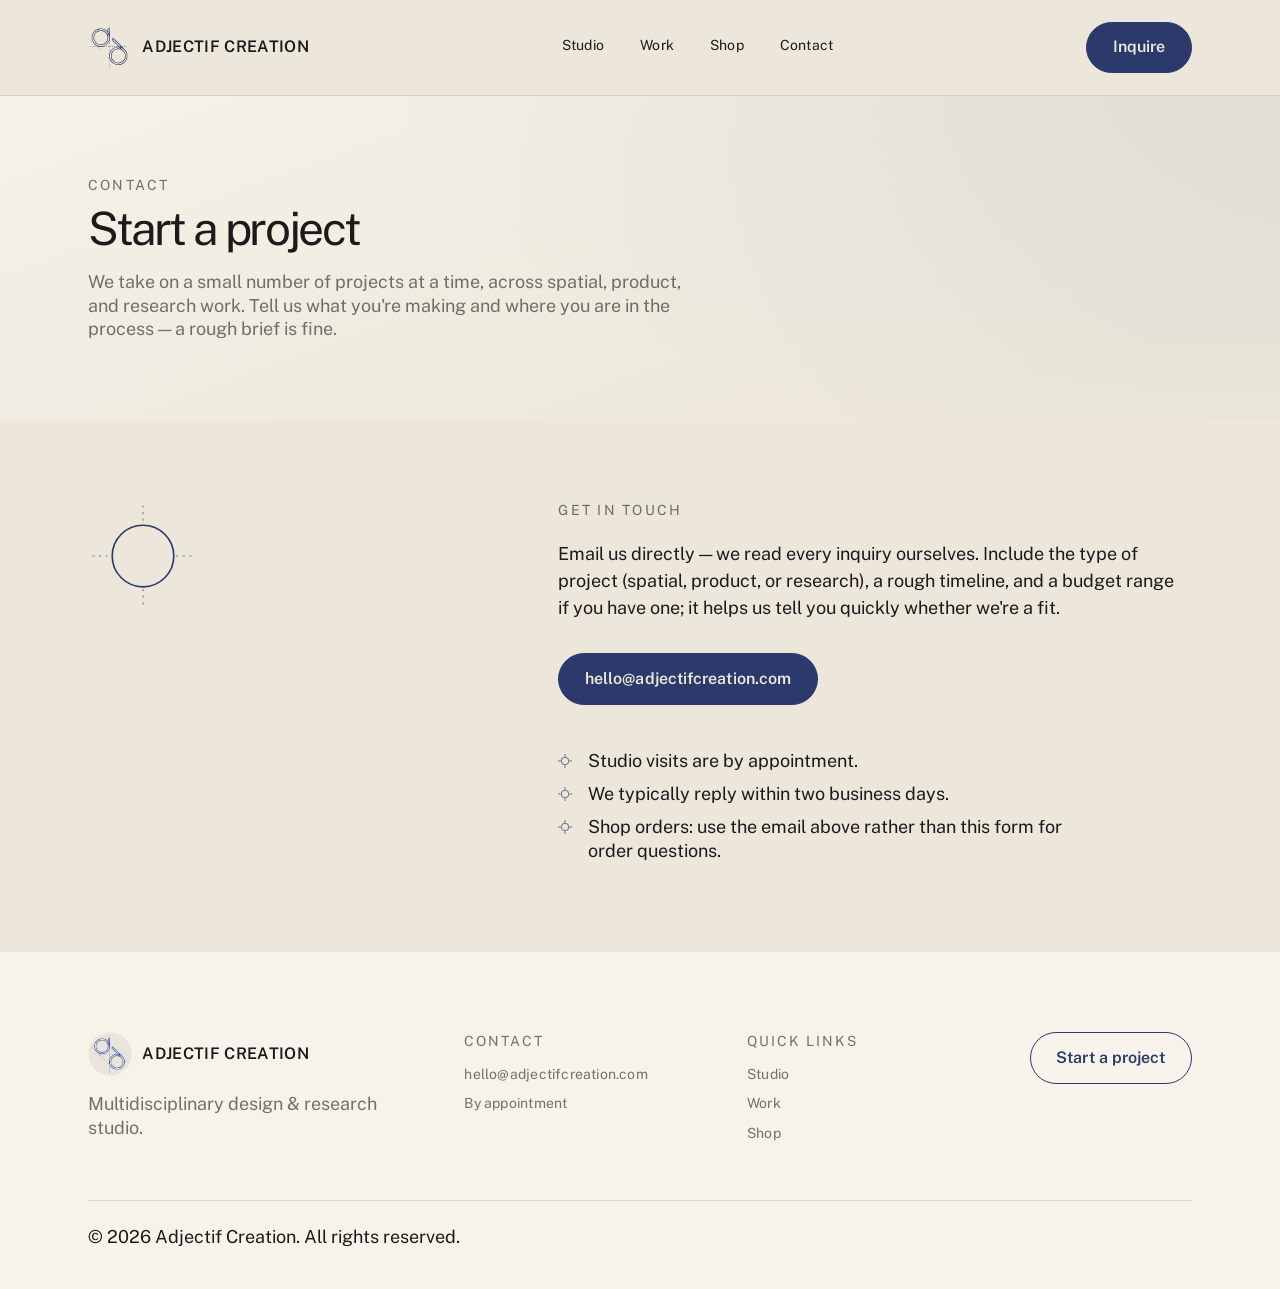
==== contact.html @ 65c9d564 "Match site typography/scale to the styles.refero.design reference system Reference used HelveticaNow" ====
<!doctype html>
<html lang="en">
<head>
<meta charset="UTF-8">
<meta name="viewport" content="width=device-width, initial-scale=1.0">
<title>Contact — Adjectif Creation</title>
<meta name="description" content="Get in touch with Adjectif Creation to start a spatial, product, or research project.">
<link rel="preconnect" href="https://fonts.googleapis.com">
<link rel="preconnect" href="https://fonts.gstatic.com" crossorigin>
<link href="https://fonts.googleapis.com/css2?family=Public+Sans:wght@400;600&display=swap" rel="stylesheet">
<link rel="stylesheet" href="css/style.css">
<link rel="stylesheet" href="css/editorial.css">
</head>
<body>

<header class="site-header">
  <div class="container nav-inner">
    <a href="home.html" class="logo">
      <svg class="logo__mark" xmlns="http://www.w3.org/2000/svg" viewBox="0 0 519 535" fill="none">
  <g transform="translate(-100.000000,614.807869) scale(0.100000,-0.100000)" fill="var(--navy, #2B3A6B)" stroke="none">
<path d="M3544 6137 c-3 -8 -4 -36 -2 -63 2 -36 7 -49 18 -49 20 0 22 116 3
122 -7 3 -16 -2 -19 -10z"/>
<path d="M3540 5853 c0 -66 13 -98 30 -73 5 8 10 41 10 73 0 50 -2 57 -20 57
-18 0 -20 -7 -20 -57z"/>
<path d="M2370 5720 c-253 -23 -488 -136 -676 -324 -156 -157 -249 -330 -305
-566 -20 -81 -17 -366 4 -455 30 -131 89 -274 149 -362 15 -23 28 -49 28 -58
0 -18 43 -65 59 -65 6 0 23 -18 38 -41 15 -22 46 -54 70 -70 24 -17 43 -36 43
-43 0 -20 48 -56 74 -56 14 0 27 -4 30 -9 9 -14 206 -107 258 -122 44 -12 46
-15 41 -41 l-5 -28 69 0 c38 0 74 5 80 11 7 7 28 7 72 -2 40 -7 90 -9 139 -5
42 4 84 7 92 6 8 0 48 -3 89 -6 l74 -6 -6 29 c-5 28 -4 30 52 46 73 22 218 96
299 154 158 112 286 274 378 478 l18 40 6 -47 c7 -53 17 -69 30 -48 16 25 12
102 -6 121 -15 16 -15 23 0 71 8 29 20 93 26 141 13 104 14 1247 2 1259 -5 5
-69 7 -143 6 l-134 -3 -5 -178 -5 -178 -35 36 c-40 42 -159 133 -213 164 -20
12 -52 29 -70 39 -52 30 -198 79 -283 95 -103 20 -229 26 -334 17z m285 -85
c44 -8 98 -19 120 -25 150 -42 351 -164 455 -276 81 -86 80 -84 80 -223 l0
-125 -50 81 c-125 203 -319 350 -548 415 -115 33 -343 32 -462 -2 -241 -67
-452 -236 -558 -445 -78 -154 -102 -256 -102 -428 0 -156 19 -241 84 -387 47
-105 174 -257 281 -336 180 -131 408 -191 631 -165 55 6 115 17 134 22 61 19
184 72 212 91 14 10 29 18 33 18 26 0 179 142 243 226 39 52 122 209 122 232
0 10 4 22 8 28 12 13 31 96 42 184 5 41 10 189 10 328 0 138 3 252 8 252 18 0
84 -183 107 -295 21 -103 21 -286 0 -386 -18 -88 -52 -199 -66 -213 -5 -6 -9
-16 -9 -23 0 -24 -98 -178 -159 -250 -55 -65 -185 -174 -251 -212 -105 -60
-219 -104 -340 -132 -71 -17 -308 -17 -385 0 -203 43 -383 135 -528 270 -47
44 -148 171 -176 221 -105 191 -143 327 -143 525 -1 187 29 313 112 477 56
112 92 161 190 259 77 78 212 179 239 179 6 0 11 3 11 8 0 7 11 13 100 50 46
19 191 58 245 65 73 10 237 6 310 -8z m866 3 c2 -7 2 -143 -1 -303 l-5 -290
-32 65 c-18 36 -46 85 -63 110 l-30 45 0 193 0 192 64 0 c43 0 65 -4 67 -12z
m-936 -209 c191 -26 353 -108 486 -246 118 -122 183 -241 220 -403 18 -79 16
-292 -3 -360 -32 -112 -73 -200 -133 -285 -64 -90 -226 -235 -263 -235 -6 0
-12 -3 -14 -7 -4 -11 -84 -49 -128 -62 -19 -6 -51 -15 -70 -22 -54 -17 -257
-23 -334 -10 -167 29 -315 107 -444 233 -242 236 -310 615 -165 926 30 66 109
175 169 236 125 125 275 201 452 231 99 17 134 17 227 4z"/>
<path d="M3890 4629 c0 -15 30 -38 49 -39 10 0 7 8 -9 25 -25 27 -40 32 -40
14z"/>
<path d="M3902 4467 c-50 -51 -92 -99 -92 -107 0 -9 184 -199 408 -423 225
-224 406 -409 404 -412 -3 -3 -29 -5 -59 -5 -29 0 -53 -4 -53 -10 0 -5 -9 -10
-20 -10 -11 0 -20 5 -20 10 0 6 -30 10 -69 10 -64 0 -70 -2 -73 -22 -2 -17
-19 -27 -78 -48 -101 -35 -202 -84 -275 -133 -139 -95 -307 -289 -379 -439
-14 -31 -33 -58 -40 -61 -8 -3 -16 -26 -19 -54 -2 -26 -14 -93 -26 -148 -20
-87 -22 -120 -18 -255 4 -110 11 -179 26 -238 12 -46 21 -97 21 -113 0 -17 8
-36 20 -46 11 -10 20 -24 20 -31 0 -7 14 -33 30 -57 17 -24 30 -47 30 -51 0
-18 103 -148 175 -220 146 -147 337 -252 555 -306 75 -18 386 -18 460 1 109
27 207 63 303 113 291 153 509 454 568 788 18 103 16 295 -5 405 -18 92 -81
277 -97 283 -5 2 -7 8 -4 13 3 5 14 3 25 -3 11 -7 22 -9 26 -5 11 10 -47 67
-68 67 -10 0 -26 15 -37 38 -34 64 -90 125 -329 356 -61 59 -109 112 -106 117
3 5 19 9 36 9 23 0 29 4 24 16 -3 9 -6 18 -6 20 0 2 -24 4 -53 4 l-53 0 -520
520 c-287 286 -525 520 -530 520 -5 0 -51 -42 -102 -93z m570 -474 c252 -252
458 -461 458 -465 0 -5 -27 -8 -59 -8 -43 0 -60 -4 -65 -15 -3 -8 -11 -15 -18
-15 -13 0 -852 832 -868 861 -7 12 1 26 32 57 23 23 46 42 52 42 6 0 217 -206
468 -457z m526 -548 c-3 -4 -24 -1 -46 6 l-41 12 22 18 c21 17 23 17 46 -6 14
-14 22 -27 19 -30z m-285 -24 c20 -8 179 -163 173 -169 -2 -2 -35 5 -73 14
-95 25 -331 26 -425 1 -197 -52 -363 -157 -484 -309 -69 -85 -103 -144 -141
-243 -44 -113 -58 -192 -57 -330 1 -197 44 -337 156 -502 127 -189 314 -314
558 -374 71 -17 303 -17 361 0 24 7 62 18 84 23 61 17 183 76 250 121 161 110
312 321 354 497 34 143 41 286 21 392 -39 202 -132 372 -281 514 -285 271
-344 334 -314 334 16 0 185 -74 217 -95 21 -14 40 -25 44 -25 11 0 155 -122
212 -180 139 -142 247 -382 268 -597 9 -97 9 -99 0 -202 -7 -75 -41 -219 -65
-276 -114 -267 -326 -484 -571 -582 -64 -26 -77 -31 -110 -41 -99 -29 -155
-36 -290 -36 -117 1 -162 5 -233 23 -309 80 -541 260 -687 536 -97 183 -126
359 -102 625 9 95 54 259 82 295 4 6 22 37 39 70 126 234 389 433 656 497 96
23 318 35 358 19z m67 -225 c153 -38 239 -83 367 -196 84 -73 154 -165 200
-260 117 -240 95 -572 -51 -790 -127 -191 -304 -312 -539 -368 -122 -30 -356
-5 -477 51 -131 61 -265 168 -345 277 -199 271 -210 643 -26 925 118 182 290
304 506 360 67 17 295 18 365 1z"/>
<path d="M1000 4517 c0 -18 45 -60 59 -56 14 5 -13 45 -40 59 -14 8 -19 7 -19
-3z"/>
<path d="M1110 4403 c0 -10 52 -63 62 -63 16 0 8 27 -15 48 -23 21 -47 29 -47
15z"/>
<path d="M1230 4287 c0 -18 45 -60 59 -56 14 5 -13 45 -40 59 -14 8 -19 7 -19
-3z"/>
<path d="M1340 4172 c0 -12 44 -52 58 -52 18 0 14 14 -11 38 -24 22 -47 29
-47 14z"/>
<path d="M3540 3953 c0 -32 4 -64 9 -72 17 -27 31 1 31 65 0 57 -2 64 -20 64
-18 0 -20 -7 -20 -57z"/>
<path d="M3547 3774 c-11 -11 -8 -107 3 -124 17 -26 31 8 28 69 -3 50 -15 71
-31 55z"/>
<path d="M3547 3534 c-12 -12 -8 -132 4 -140 19 -12 29 19 27 80 -3 55 -14 77
-31 60z"/>
<path d="M1230 3500 c0 -18 6 -20 71 -20 62 0 70 2 67 18 -3 14 -16 18 -71 20
-62 3 -67 1 -67 -18z"/>
<path d="M1480 3500 c0 -18 7 -20 65 -20 58 0 65 2 65 20 0 18 -7 20 -65 20
-58 0 -65 -2 -65 -20z"/>
<path d="M1710 3500 c0 -18 7 -20 65 -20 58 0 65 2 65 20 0 18 -7 20 -65 20
-58 0 -65 -2 -65 -20z"/>
<path d="M1956 3504 c-9 -24 -9 -24 27 -24 21 0 41 -8 52 -20 22 -24 47 -27
38 -4 -3 9 0 20 7 24 7 4 10 15 7 24 -9 23 -122 23 -131 0z"/>
<path d="M2906 3504 c-3 -9 -6 -18 -6 -20 0 -2 32 -4 70 -4 63 0 70 2 70 20 0
18 -7 20 -64 20 -49 0 -65 -4 -70 -16z"/>
<path d="M3133 3500 c-2 -18 4 -20 69 -20 60 0 69 2 64 16 -3 9 -6 18 -6 20 0
2 -28 4 -63 4 -56 0 -63 -2 -64 -20z"/>
<path d="M3380 3500 c0 -18 7 -20 65 -20 58 0 65 2 65 20 0 18 -7 20 -65 20
-58 0 -65 -2 -65 -20z"/>
<path d="M3610 3500 c0 -18 7 -20 65 -20 58 0 65 2 65 20 0 18 -7 20 -65 20
-58 0 -65 -2 -65 -20z"/>
<path d="M3856 3504 c-3 -9 -6 -18 -6 -20 0 -2 31 -4 69 -4 64 0 70 2 68 20
-1 18 -8 20 -63 20 -47 0 -63 -4 -68 -16z"/>
<path d="M4080 3500 c0 -18 7 -20 71 -20 61 0 70 2 65 16 -3 9 -6 18 -6 20 0
2 -29 4 -65 4 -58 0 -65 -2 -65 -20z"/>
<path d="M5280 3500 c0 -18 7 -20 65 -20 58 0 65 2 65 20 0 18 -7 20 -65 20
-58 0 -65 -2 -65 -20z"/>
<path d="M5510 3500 c0 -18 7 -20 65 -20 58 0 65 2 65 20 0 18 -7 20 -65 20
-58 0 -65 -2 -65 -20z"/>
<path d="M2120 3387 c0 -16 41 -57 58 -57 18 0 14 14 -10 37 -34 30 -48 36
-48 20z"/>
<path d="M3545 3277 c-11 -43 -1 -112 15 -112 11 0 16 13 18 44 4 51 -4 91
-18 91 -5 0 -12 -10 -15 -23z"/>
<path d="M2230 3273 c0 -10 52 -63 62 -63 16 0 8 27 -15 48 -23 21 -47 29 -47
15z"/>
<path d="M2350 3157 c0 -18 45 -60 59 -56 14 5 -13 45 -40 59 -14 8 -19 7 -19
-3z"/>
<path d="M3540 2993 c0 -66 13 -98 30 -73 5 8 10 41 10 73 0 50 -2 57 -20 57
-18 0 -20 -7 -20 -57z"/>
<path d="M5920 2597 c0 -9 5 -17 10 -17 6 0 10 -7 10 -15 0 -8 7 -15 15 -15
22 0 18 13 -10 40 -21 19 -25 21 -25 7z"/>
<path d="M3041 2463 c7 -12 15 -20 18 -17 3 2 -3 12 -13 22 -17 16 -18 16 -5
-5z"/>
<path d="M3130 2377 c0 -18 46 -60 60 -55 8 2 2 16 -15 36 -28 34 -45 41 -45
19z"/>
<path d="M6150 2376 c0 -11 30 -39 36 -34 2 3 -5 13 -16 23 -11 10 -20 15 -20
11z"/>
<path d="M3240 2262 c0 -12 44 -52 58 -52 18 0 14 14 -11 38 -24 22 -47 29
-47 14z"/>
<path d="M3356 2148 c12 -22 47 -58 56 -58 16 0 8 27 -15 48 -25 24 -53 30
-41 10z"/>
<path d="M3472 2034 c2 -9 14 -24 28 -33 l25 -16 -23 33 c-26 35 -35 40 -30
16z"/>
<path d="M3544 1857 c-3 -8 -4 -36 -2 -63 2 -36 7 -49 18 -49 20 0 22 116 3
122 -7 3 -16 -2 -19 -10z"/>
<path d="M3544 1617 c-3 -8 -4 -39 -2 -68 2 -40 7 -54 18 -54 20 0 22 126 3
132 -7 3 -15 -2 -19 -10z"/>
<path d="M3546 1384 c-9 -23 -7 -97 3 -113 16 -25 31 -1 31 49 0 51 -7 80 -20
80 -4 0 -11 -7 -14 -16z"/>
<path d="M3540 1093 c0 -32 5 -65 10 -73 17 -25 30 7 30 73 0 50 -2 57 -20 57
-18 0 -20 -7 -20 -57z"/>
<path d="M3544 906 c-3 -7 -4 -35 -2 -62 2 -36 7 -49 18 -49 17 0 26 61 16
102 -7 25 -24 31 -32 9z"/>
</g>
</svg>
      <span class="logo__word">ADJECTIF CREATION</span>
    </a>

    <nav class="nav-links" id="nav-links">
      <a href="studio.html">Studio</a>
      <a href="work.html">Work</a>
      <a href="shop.html">Shop</a>
      <a href="contact.html">Contact</a>
    </nav>

    <div class="nav-actions">
      <a href="contact.html" class="btn btn--primary">Inquire</a>
      <button class="nav-toggle" id="nav-toggle" aria-label="Toggle menu" aria-expanded="false" aria-controls="nav-links">
        <span></span><span></span><span></span>
      </button>
    </div>
  </div>
</header>

<main>

  <div class="container page-header">
    <span class="eyebrow">Contact</span>
    <h1>Start a project</h1>
    <p>We take on a small number of projects at a time, across spatial, product, and research work. Tell us what you're making and where you are in the process — a rough brief is fine.</p>
  </div>

  <section class="section bg-cream">
    <div class="container statement">
      <div class="statement__mark">
        <svg viewBox="0 0 100 100" fill="none">
          <circle cx="50" cy="50" r="28" stroke="#2B3A6B" stroke-width="1.5"/>
          <g stroke="#2B3A6B" stroke-width="1" stroke-dasharray="2 4" opacity="0.6">
            <line x1="50" y1="4" x2="50" y2="20"/>
            <line x1="50" y1="80" x2="50" y2="96"/>
            <line x1="4" y1="50" x2="20" y2="50"/>
            <line x1="80" y1="50" x2="96" y2="50"/>
          </g>
        </svg>
      </div>
      <div class="statement__text">
        <span class="eyebrow">Get in touch</span>
        <p style="margin-bottom: 2rem;">Email us directly — we read every inquiry ourselves. Include the type of project (spatial, product, or research), a rough timeline, and a budget range if you have one; it helps us tell you quickly whether we're a fit.</p>
        <a href="mailto:hello@adjectifcreation.com" class="btn btn--primary">hello@adjectifcreation.com</a>

        <ul class="list-marks" style="max-width: 46ch; margin-top: 2.75rem;">
          <li>Studio visits are by appointment.</li>
          <li>We typically reply within two business days.</li>
          <li>Shop orders: use the email above rather than this form for order questions.</li>
        </ul>
      </div>
    </div>
  </section>

</main>

<footer class="site-footer bg-paper">
  <div class="container">
    <div class="footer-inner">
      <div class="footer-brand">
        <a href="home.html" class="logo">
          <img src="assets/logo.png" alt="" class="logo__mark">
          <span class="logo__word">ADJECTIF CREATION</span>
        </a>
        <p class="footer-tagline">Multidisciplinary design &amp; research studio.</p>
      </div>

      <div class="footer-col">
        <span class="small-caps">Contact</span>
        <a href="mailto:hello@adjectifcreation.com">hello@adjectifcreation.com</a>
        <p>By appointment</p>
      </div>

      <div class="footer-col">
        <span class="small-caps">Quick Links</span>
        <a href="studio.html">Studio</a>
        <a href="work.html">Work</a>
        <a href="shop.html">Shop</a>
      </div>

      <div class="footer-cta">
        <a href="contact.html" class="btn btn--outline">Start a project</a>
      </div>
    </div>

    <div class="footer-bottom">
      <p>&copy; 2026 Adjectif Creation. All rights reserved.</p>
    </div>
  </div>
</footer>
<script src="js/main.js"></script>
</body>
</html>
---- css/style.css ----
/* ==========================================================================
   Adjectif Creation — Design System
   Multidisciplinary design & research studio.
   Motif: two overlapping circles + diagonal line + dashed crosshair guides,
   drawn from the studio mark. Dashed rules and ring/crosshair marks carry
   that language through dividers, list markers, and captions.
   ========================================================================== */

:root {
  /* Color */
  --cream: #ECE7DA;
  --paper: #F7F3EA;
  --navy: #2B3A6B;
  --navy-faint: rgba(43, 58, 107, 0.15);
  --navy-soft: rgba(43, 58, 107, 0.45);
  --ink: #1B1B1B;
  --ink-soft: rgba(27, 27, 27, 0.6);

  /* Type */
  --font-display: 'Fraunces', 'Iowan Old Style', serif;
  --font-body: 'Space Grotesk', 'Helvetica Neue', sans-serif;

  --size-h1: clamp(2.75rem, 6vw + 1rem, 4.75rem); /* ~44px -> ~76px */
  --size-h2: clamp(1.9rem, 3.2vw + 1rem, 2.75rem);
  --size-h3: clamp(1.35rem, 1.4vw + 1rem, 1.75rem);
  --size-label: 0.8rem;   /* 12-14px small-caps style labels */
  --size-body: 1rem;      /* 15-16px */
  --size-small: 0.875rem;

  /* Spacing / layout */
  --content-width: 1180px;
  --gutter: clamp(1.25rem, 4vw, 3rem);
  --section-space: clamp(4rem, 9vw, 7.5rem);
  --radius: 2px;

  /* Motif */
  --dash-hairline: repeating-linear-gradient(
    to right, var(--navy) 0 4px, transparent 4px 10px
  );
  --dash-soft: repeating-linear-gradient(
    to right, var(--navy-soft) 0 3px, transparent 3px 8px
  );

  /* Page background — the one deliberate gradient in the system, blending
     the palette's paper/cream tones with a whisper of navy bleeding from
     the top-right corner (echoing the hero logo bleed). Every other
     surface (buttons, cards, pills) stays flat. */
  --gradient-page:
    radial-gradient(120% 90% at 100% 0%, rgba(43, 58, 107, 0.09), transparent 60%),
    linear-gradient(160deg, var(--paper) 0%, var(--cream) 55%, var(--cream) 100%);
}

/* -------------------------------------------------------------------------
   Reset
   ------------------------------------------------------------------------- */
*, *::before, *::after { box-sizing: border-box; }
html { -webkit-text-size-adjust: 100%; scroll-behavior: smooth; }
body {
  margin: 0;
  background-image: var(--gradient-page);
  background-color: var(--cream);
  background-repeat: no-repeat;
  background-size: 100vw 100vh;
  background-attachment: fixed;
  color: var(--ink);
  font-family: var(--font-body);
  font-size: var(--size-body);
  line-height: 1.6;
  -webkit-font-smoothing: antialiased;
}
img, svg { display: block; max-width: 100%; }
a { color: inherit; text-decoration: none; }
ul, ol { margin: 0; padding: 0; }
button { font: inherit; color: inherit; background: none; border: 0; cursor: pointer; }
h1, h2, h3, h4, p, figure { margin: 0; }

/* -------------------------------------------------------------------------
   Typography
   ------------------------------------------------------------------------- */
h1, h2, h3, .font-display {
  font-family: var(--font-display);
  font-weight: 500;
  letter-spacing: -0.01em;
  color: var(--ink);
}

h1, .h1 {
  font-size: var(--size-h1);
  line-height: 1.03;
  font-weight: 460;
  letter-spacing: -0.015em;
}

h2, .h2 {
  font-size: var(--size-h2);
  line-height: 1.1;
}

h3, .h3 {
  font-size: var(--size-h3);
  line-height: 1.2;
}

.eyebrow, .label {
  display: block;
  font-family: var(--font-body);
  font-size: var(--size-label);
  font-weight: 500;
  letter-spacing: 0.16em;
  text-transform: uppercase;
  color: var(--ink-soft);
}

.label--navy { color: var(--navy); }

p, .body-text {
  font-size: var(--size-body);
  line-height: 1.6;
  color: var(--ink);
}

.text-soft { color: var(--ink-soft); }

.pull-quote {
  font-family: var(--font-display);
  font-style: italic;
  font-weight: 400;
  font-size: clamp(1.6rem, 3.2vw, 2.6rem);
  line-height: 1.35;
  letter-spacing: -0.005em;
  color: var(--ink);
}

.small-caps {
  font-family: var(--font-body);
  font-size: var(--size-label);
  letter-spacing: 0.14em;
  text-transform: uppercase;
  font-weight: 500;
}

/* -------------------------------------------------------------------------
   Layout
   ------------------------------------------------------------------------- */
.container {
  max-width: var(--content-width);
  margin-inline: auto;
  padding-inline: var(--gutter);
}

.section {
  padding-block: var(--section-space);
}

.bg-cream { background: var(--cream); }
.bg-paper { background: var(--paper); }

/* -------------------------------------------------------------------------
   Signature motif — dashed dividers
   ------------------------------------------------------------------------- */
.divider {
  height: 1px;
  width: 100%;
  background-image: var(--dash-hairline);
  border: 0;
}

.divider--soft {
  background-image: var(--dash-soft);
}

.divider--vertical {
  width: 1px;
  height: 100%;
  background-image: repeating-linear-gradient(
    to bottom, var(--navy-soft) 0 3px, transparent 3px 8px
  );
}

.hairline {
  border: 0;
  border-top: 1px solid var(--navy-faint);
}

/* -------------------------------------------------------------------------
   Signature motif — ring / crosshair marks
   ------------------------------------------------------------------------- */
.mark {
  display: inline-block;
  width: 14px;
  height: 14px;
  background: url('../assets/mark-crosshair.svg') no-repeat center / contain;
  flex-shrink: 0;
}

.mark--lg {
  width: 22px;
  height: 22px;
}

.mark--sm {
  width: 10px;
  height: 10px;
}

.list-marks {
  list-style: none;
}

.list-marks li {
  position: relative;
  padding-left: 1.85rem;
  margin-bottom: 0.6rem;
}

.list-marks li::before {
  content: '';
  position: absolute;
  left: 0;
  top: 0.28em;
  width: 14px;
  height: 14px;
  background: url('../assets/mark-crosshair.svg') no-repeat center / contain;
}

.caption {
  display: flex;
  align-items: center;
  gap: 0.6rem;
  font-family: var(--font-body);
  font-size: var(--size-small);
  color: var(--ink-soft);
}

/* -------------------------------------------------------------------------
   Logo mark
   ------------------------------------------------------------------------- */
.logo {
  display: inline-flex;
  align-items: center;
  gap: 0.65rem;
}

.logo__mark {
  width: 44px;
  height: 44px;
}

.logo__word {
  font-family: var(--font-body);
  font-weight: 600;
  font-size: 1rem;
  letter-spacing: 0.02em;
  color: var(--ink);
}

.logo-bleed {
  position: absolute;
  width: clamp(320px, 34vw, 560px);
  height: auto;
  opacity: 0.5;
  pointer-events: none;
}

/* -------------------------------------------------------------------------
   Buttons
   ------------------------------------------------------------------------- */
.btn {
  display: inline-flex;
  align-items: center;
  gap: 0.5rem;
  font-family: var(--font-body);
  font-size: var(--size-small);
  font-weight: 500;
  letter-spacing: 0.06em;
  text-transform: uppercase;
  padding: 0.85rem 1.6rem;
  border-radius: var(--radius);
  border: 1px solid var(--navy);
  transition: background-color 0.18s ease, color 0.18s ease;
}

.btn--primary {
  background: var(--navy);
  color: var(--cream);
}

.btn--primary:hover {
  background: transparent;
  color: var(--navy);
}

.btn--outline {
  background: transparent;
  color: var(--navy);
}

.btn--outline:hover {
  background: var(--navy);
  color: var(--cream);
}

.btn--text {
  border: 0;
  padding: 0;
  color: var(--navy);
  text-decoration: underline;
  text-decoration-color: var(--navy-faint);
  text-underline-offset: 4px;
}

/* -------------------------------------------------------------------------
   Pills / tags
   ------------------------------------------------------------------------- */
.pill {
  display: inline-flex;
  align-items: center;
  gap: 0.45rem;
  padding: 0.5rem 1rem;
  border: 1px solid var(--navy-faint);
  border-radius: var(--radius);
  font-family: var(--font-body);
  font-size: var(--size-small);
  letter-spacing: 0.03em;
  color: var(--ink);
}

/* -------------------------------------------------------------------------
   Cards
   ------------------------------------------------------------------------- */
.card {
  display: flex;
  flex-direction: column;
  gap: 1rem;
}

.card__frame {
  background: var(--paper);
  border: 1px solid var(--navy-faint);
  aspect-ratio: 4 / 3;
  display: flex;
  align-items: center;
  justify-content: center;
  overflow: hidden;
}

.card__frame svg { width: 100%; height: 100%; }

.card__caption {
  display: flex;
  align-items: baseline;
  gap: 0.6rem;
  font-size: var(--size-small);
  color: var(--ink-soft);
}

.card__caption strong {
  font-weight: 500;
  color: var(--ink);
}

/* -------------------------------------------------------------------------
   Color swatch (design-system reference only)
   ------------------------------------------------------------------------- */
.swatch {
  display: flex;
  flex-direction: column;
  gap: 0.75rem;
}

.swatch__block {
  height: 96px;
  border: 1px solid var(--navy-faint);
}

.swatch__meta {
  font-size: var(--size-small);
}

.swatch__meta .name { display: block; font-weight: 500; }
.swatch__meta .value { display: block; color: var(--ink-soft); font-variant-numeric: tabular-nums; }

/* -------------------------------------------------------------------------
   Grid utilities
   ------------------------------------------------------------------------- */
.grid {
  display: grid;
  gap: var(--gutter);
}

@media (min-width: 720px) {
  .grid--2 { grid-template-columns: repeat(2, 1fr); }
  .grid--3 { grid-template-columns: repeat(3, 1fr); }
  .grid--4 { grid-template-columns: repeat(4, 1fr); }
}

/* -------------------------------------------------------------------------
   Homepage — anchor scroll offset for the sticky nav
   ------------------------------------------------------------------------- */
section[id], footer[id] {
  scroll-margin-top: 5.5rem;
}

/* -------------------------------------------------------------------------
   Site header / nav
   ------------------------------------------------------------------------- */
.site-header {
  position: sticky;
  top: 0;
  z-index: 50;
  background: var(--cream);
  border-bottom: 1px solid var(--navy-faint);
}

.nav-inner {
  position: relative;
  display: flex;
  align-items: center;
  justify-content: space-between;
  gap: 1.5rem;
  padding-block: 1.35rem;
}

.nav-links {
  display: flex;
  align-items: center;
  gap: 2.25rem;
  font-size: var(--size-small);
  letter-spacing: 0.02em;
}

.nav-links a {
  padding-bottom: 2px;
  border-bottom: 1px solid transparent;
}

.nav-links a:hover {
  border-bottom-color: var(--navy);
}

.nav-actions {
  display: flex;
  align-items: center;
  gap: 1.25rem;
}

.nav-toggle {
  display: none;
  flex-direction: column;
  justify-content: center;
  gap: 5px;
  width: 26px;
  height: 20px;
}

.nav-toggle span {
  display: block;
  width: 100%;
  height: 1px;
  background: var(--ink);
  transition: transform 0.2s ease, opacity 0.2s ease;
}

.nav-toggle[aria-expanded="true"] span:nth-child(1) { transform: translateY(6px) rotate(45deg); }
.nav-toggle[aria-expanded="true"] span:nth-child(2) { opacity: 0; }
.nav-toggle[aria-expanded="true"] span:nth-child(3) { transform: translateY(-6px) rotate(-45deg); }

@media (max-width: 860px) {
  .nav-toggle { display: flex; }

  .nav-links {
    position: absolute;
    top: 100%;
    left: 0;
    right: 0;
    flex-direction: column;
    align-items: stretch;
    gap: 0;
    background: var(--paper);
    border-bottom: 1px solid var(--navy-faint);
    max-height: 0;
    overflow: hidden;
    transition: max-height 0.25s ease;
  }

  .nav-links.is-open {
    max-height: 320px;
  }

  .nav-links a {
    padding: 1rem var(--gutter);
    border-top: 1px solid var(--navy-faint);
    border-bottom: 0;
  }
}

@media (max-width: 480px) {
  .nav-inner { gap: 0.75rem; }
  .logo__word { font-size: 0.78rem; letter-spacing: 0.01em; white-space: nowrap; }
  .nav-actions { gap: 0.65rem; }
  .nav-actions .btn { padding: 0.7rem 1.1rem; font-size: 0.7rem; }
}

/* -------------------------------------------------------------------------
   Hero
   ------------------------------------------------------------------------- */
.hero {
  position: relative;
  overflow: hidden;
  padding-block: var(--section-space);
}

.hero__mark {
  position: absolute;
  top: -12%;
  right: -8%;
  width: clamp(220px, 44vw, 640px);
  opacity: 0.2;
  pointer-events: none;
  z-index: 0;
  clip-path: polygon(0% 100%, 0% 100%, 0% 100%, 0% 100%);
}

.hero__inner {
  position: relative;
  z-index: 1;
  max-width: 46rem;
}

@media (max-width: 640px) {
  .hero__mark {
    top: -6%;
    right: -22%;
    opacity: 0.17;
  }
}

/* Hero mark — wipe-reveal entrance, re-triggered by JS (main.js) each
   time the hero scrolls into view. logo.png is a photo, not stroke
   paths, so a true per-stroke dashoffset "draw-on" isn't possible here;
   this sweeps the mark in from the bottom-left corner along the same
   diagonal the mark's own line runs, which reads as "drawing itself"
   without needing separable strokes. */
.hero__mark.is-revealing {
  animation: hero-mark-reveal 4.2s cubic-bezier(0.22, 1, 0.36, 1) forwards;
}

@keyframes hero-mark-reveal {
  to {
    clip-path: polygon(0% 100%, -20% -20%, 120% -20%, 120% 100%);
  }
}

@media (prefers-reduced-motion: reduce) {
  .hero__mark {
    clip-path: none;
  }

  .hero__mark.is-revealing {
    animation: none;
  }
}

.hero h1 {
  margin-top: 1.25rem;
}

.hero__subhead {
  margin-top: 1.5rem;
  max-width: 50ch;
  font-size: 1.05rem;
  color: var(--ink-soft);
}

.hero__tags {
  display: flex;
  flex-wrap: wrap;
  gap: 0.75rem;
  margin-top: 2.5rem;
}

/* -------------------------------------------------------------------------
   Statement
   ------------------------------------------------------------------------- */
.statement {
  display: grid;
  grid-template-columns: 2fr 3fr;
  gap: var(--gutter);
  align-items: start;
}

.statement__mark {
  width: 100%;
  max-width: 110px;
}

.statement__text .eyebrow {
  margin-bottom: 1.25rem;
}

.statement__text p {
  font-size: 1.2rem;
  line-height: 1.7;
  max-width: 56ch;
}

@media (max-width: 760px) {
  .statement {
    grid-template-columns: 1fr;
  }

  .statement__mark {
    max-width: 64px;
  }
}

/* -------------------------------------------------------------------------
   Selected work — asymmetric grid
   ------------------------------------------------------------------------- */
.section-head {
  margin-bottom: 2.75rem;
  max-width: 62ch;
}

.section-head h2 {
  margin-top: 0.75rem;
}

.work-grid {
  display: grid;
  grid-template-columns: repeat(12, 1fr);
  gap: var(--gutter);
}

.work-grid > .card:nth-child(1) { grid-column: 1 / 8; }
.work-grid > .card:nth-child(2) { grid-column: 8 / 13; margin-top: 3.5rem; }
.work-grid > .card:nth-child(3) { grid-column: 1 / 6; margin-top: 1.5rem; }
.work-grid > .card:nth-child(4) { grid-column: 6 / 13; }

/* homepage teaser: 3 items instead of the full 4, own asymmetric composition */
.work-grid--preview {
  display: grid;
  grid-template-columns: repeat(12, 1fr);
  gap: var(--gutter);
}

.work-grid--preview > .card:nth-child(1) { grid-column: 1 / 8; }
.work-grid--preview > .card:nth-child(2) { grid-column: 8 / 13; margin-top: 3.5rem; }
.work-grid--preview > .card:nth-child(3) { grid-column: 1 / 13; margin-top: 2rem; }

.card--tall .card__frame { aspect-ratio: 3 / 4; }
.card--wide .card__frame { aspect-ratio: 16 / 9; }

.card__leader {
  width: 44px;
  height: 1px;
  background-image: var(--dash-soft);
  margin-top: 0.25rem;
}

@media (max-width: 760px) {
  .work-grid,
  .work-grid--preview {
    grid-template-columns: 1fr;
  }

  .work-grid > .card,
  .work-grid--preview > .card {
    grid-column: 1 / -1 !important;
    margin-top: 0 !important;
  }
}

/* -------------------------------------------------------------------------
   "View all" links — teaser sections point to their full page
   ------------------------------------------------------------------------- */
.view-all {
  display: inline-flex;
  align-items: center;
  gap: 0.5rem;
  margin-top: 2.25rem;
  font-size: var(--size-small);
  letter-spacing: 0.04em;
  color: var(--navy);
  border-bottom: 1px solid var(--navy-faint);
  padding-bottom: 3px;
}

.view-all:hover {
  border-bottom-color: var(--navy);
}

/* -------------------------------------------------------------------------
   Subpage header — Studio / Work / Shop / Contact
   ------------------------------------------------------------------------- */
.page-header {
  padding-block: var(--section-space);
}

.page-header h1 {
  margin-top: 0.75rem;
  font-size: var(--size-h2);
}

.page-header p {
  margin-top: 1.25rem;
  max-width: 56ch;
  font-size: 1.05rem;
  color: var(--ink-soft);
}

/* -------------------------------------------------------------------------
   Studio shop
   ------------------------------------------------------------------------- */
.shop-card__name {
  margin-top: 0.25rem;
}

.shop-card__price {
  font-size: var(--size-small);
  color: var(--ink-soft);
  margin-top: -0.5rem;
}

/* Gallery wall — products float on a flat background with a cast shadow
   (filter: drop-shadow follows the object's silhouette, unlike a boxed
   card border, so it reads as a physical object rather than a thumbnail).
   This is the one place in the system that uses a drop shadow; it stays
   scoped to the shop display and isn't used anywhere else. */
.shop-wall {
  display: grid;
  grid-template-columns: repeat(3, 1fr);
  gap: var(--gutter);
  align-items: start;
}

.shop-wall--preview {
  grid-template-columns: repeat(2, 1fr);
}

.shop-wall > a:nth-child(1) { margin-top: 0; }
.shop-wall > a:nth-child(2) { margin-top: 3.25rem; }
.shop-wall > a:nth-child(3) { margin-top: 1rem; }

.shop-item {
  display: block;
  color: inherit;
  text-decoration: none;
}

.shop-item__figure {
  padding: 1.5rem 1rem 0;
}

.shop-item__figure svg,
.shop-item__figure img {
  width: 100%;
  height: auto;
  filter:
    drop-shadow(5px 8px 7px rgba(27, 27, 27, 0.20))
    drop-shadow(14px 30px 26px rgba(27, 27, 27, 0.14));
  transition: filter 0.22s ease, transform 0.3s cubic-bezier(0.34, 1.56, 0.64, 1);
}

.shop-item__figure img {
  max-width: 180px;
  margin-inline: auto;
}

.shop-item__shelf {
  display: block;
  width: 56%;
  height: 1px;
  margin: 1.5rem auto 1.35rem;
  background-image: var(--dash-soft);
}

.shop-item:hover .shop-item__figure svg,
.shop-item:focus-visible .shop-item__figure svg,
.shop-item:hover .shop-item__figure img,
.shop-item:focus-visible .shop-item__figure img {
  transform: translateY(-6px) scale(1.07);
  filter:
    drop-shadow(8px 16px 11px rgba(27, 27, 27, 0.26))
    drop-shadow(20px 42px 34px rgba(27, 27, 27, 0.19));
}

@media (prefers-reduced-motion: reduce) {
  .shop-item__figure svg,
  .shop-item__figure img {
    transition: filter 0.22s ease;
  }

  .shop-item:hover .shop-item__figure svg,
  .shop-item:focus-visible .shop-item__figure svg,
  .shop-item:hover .shop-item__figure img,
  .shop-item:focus-visible .shop-item__figure img {
    transform: none;
  }
}

.shop-item:focus-visible {
  outline: 2px solid var(--navy);
  outline-offset: 6px;
  border-radius: 2px;
}

@media (max-width: 640px) {
  .shop-wall,
  .shop-wall--preview {
    grid-template-columns: 1fr;
  }

  .shop-wall > a {
    margin-top: 0 !important;
  }
}

/* -------------------------------------------------------------------------
   Product detail page
   ------------------------------------------------------------------------- */
.product-detail {
  display: grid;
  grid-template-columns: 3fr 2fr;
  gap: calc(var(--gutter) * 1.5);
  align-items: center;
}

.product-detail__figure {
  padding: 1rem 2rem;
}

.product-detail__figure svg,
.product-detail__figure img {
  width: 100%;
  height: auto;
  filter:
    drop-shadow(8px 14px 10px rgba(27, 27, 27, 0.20))
    drop-shadow(22px 44px 38px rgba(27, 27, 27, 0.15));
}

.product-detail__figure img {
  max-width: 300px;
  margin-inline: auto;
}

.product-detail__shelf {
  display: block;
  width: 70%;
  height: 1px;
  margin: 2rem auto 0;
  background-image: var(--dash-soft);
}

.product-detail__price {
  margin-top: 0.5rem;
  font-size: 1.15rem;
  color: var(--ink-soft);
}

.product-detail__description {
  margin-top: 1.5rem;
  max-width: 46ch;
}

@media (max-width: 760px) {
  .product-detail {
    grid-template-columns: 1fr;
  }
}

/* -------------------------------------------------------------------------
   Pull quote section
   ------------------------------------------------------------------------- */
.pull-quote-section {
  text-align: center;
}

.pull-quote-section .pull-quote {
  max-width: 840px;
  margin-inline: auto;
}

.pull-quote-attribution {
  display: block;
  margin-top: 1.75rem;
}

/* -------------------------------------------------------------------------
   Footer
   ------------------------------------------------------------------------- */
.site-footer {
  padding-top: var(--section-space);
  padding-bottom: 2.5rem;
}

.footer-inner {
  display: grid;
  grid-template-columns: 1.4fr 1fr 1fr auto;
  gap: var(--gutter);
  align-items: start;
}

.footer-brand .logo {
  margin-bottom: 1rem;
}

.footer-tagline {
  color: var(--ink-soft);
  max-width: 30ch;
}

.footer-col {
  display: flex;
  flex-direction: column;
  gap: 0.65rem;
}

.footer-col .small-caps {
  color: var(--ink-soft);
  margin-bottom: 0.15rem;
}

.footer-col a,
.footer-col p {
  font-size: var(--size-small);
  color: var(--ink-soft);
}

.footer-col a:hover {
  color: var(--navy);
}

.footer-cta {
  display: flex;
  align-items: flex-start;
  justify-content: flex-end;
}

.footer-bottom {
  display: flex;
  flex-wrap: wrap;
  justify-content: space-between;
  gap: 1rem;
  margin-top: 3.5rem;
  padding-top: 1.5rem;
  border-top: 1px solid var(--navy-faint);
  font-size: var(--size-small);
  color: var(--ink-soft);
}

@media (max-width: 760px) {
  .footer-inner {
    grid-template-columns: 1fr 1fr;
    row-gap: 2.5rem;
  }

  .footer-cta {
    grid-column: 1 / -1;
    justify-content: flex-start;
  }
}

@media (max-width: 480px) {
  .footer-inner {
    grid-template-columns: 1fr;
  }
}
---- css/editorial.css ----
/* ==========================================================================
   Editorial restyle — typography, buttons, cards, section rhythm, tuned to
   match a reference design system (styles.refero.design), while keeping
   Adjectif Creation's own palette (--navy/--cream/--paper/--ink), the
   dashed/crosshair motif, and the shop's shadowed product photography.
   Loaded AFTER style.css on every page except the cover (index.html), so
   it overrides style.css's defaults via source order without touching
   the shared --font-body/--font-display root variables the cover page
   still depends on (it never links this file, but it shares style.css).

   Font: the reference uses HelveticaNow, a licensed commercial font we
   can't self-host. Public Sans is the closest open substitute — it's
   built explicitly as a free alternative to Helvetica — at the same two
   weights the reference ships (400 regular, 600 semibold).

   Type scale, line-height, and letter-spacing below are taken directly
   from the reference's tokens (caption 14 / body-sm 16 / body 18 /
   subheading 23 / heading-sm 35 / heading 46 / heading-lg 50 / display
   150). Reference tracking is given in absolute px at a fixed size; it's
   converted here to em (tracking ÷ size) so it scales correctly with our
   fluid clamp()-based sizing instead of the reference's static desktop
   values.
   ========================================================================== */

:root {
  --font-editorial: 'Public Sans', ui-sans-serif, system-ui, -apple-system,
    BlinkMacSystemFont, 'Segoe UI', Roboto, sans-serif;
}

/* -------------------------------------------------------------------------
   Typography — font-family override. style.css declares font-family
   explicitly on these selectors (via --font-body/--font-display); each is
   re-declared here with the same specificity so source order wins,
   without redefining the shared variables themselves.
   ------------------------------------------------------------------------- */
body,
h1, h2, h3, .font-display,
.eyebrow, .label, .small-caps, .caption,
.pull-quote, .logo__word, .btn, .pill {
  font-family: var(--font-editorial);
}

h1, .h1,
.hero h1 {
  font-size: clamp(2.75rem, 9vw, 9.375rem); /* heading-lg -> display: 44px -> 150px */
  font-weight: 400;
  line-height: 0.93; /* --leading-display */
  letter-spacing: -0.05em; /* --tracking-display: -7.5px / 150px */
  color: var(--ink);
}

h2, .h2 {
  font-size: clamp(2rem, 4.2vw, 2.875rem); /* --text-heading: 46px */
  font-weight: 400;
  line-height: 1; /* --leading-heading */
  letter-spacing: -0.03em; /* --tracking-heading: -1.38px / 46px */
  color: var(--ink);
}

h3, .h3 {
  font-size: clamp(1.25rem, 1.6vw, 1.4375rem); /* --text-subheading: 23px */
  font-weight: 400;
  line-height: 1.2; /* --leading-subheading */
  letter-spacing: -0.017em; /* --tracking-subheading: -0.39px / 23px */
  color: var(--ink);
}

body, p, .body-text {
  font-size: 1.125rem; /* --text-body: 18px */
  font-weight: 400;
  line-height: 1.31; /* --leading-body */
  letter-spacing: 0; /* --tracking-body: -0.07px / 18px, effectively flat */
}

.eyebrow, .label, .small-caps, .caption,
.size-small, .btn, .view-all, .pill,
.nav-links, .footer-col a, .footer-col p,
.footer-bottom, .shop-card__price, .card__caption {
  font-size: 0.875rem; /* --text-caption: 14px */
  line-height: 1.4; /* --leading-caption */
  letter-spacing: 0.015em; /* --tracking-caption: 0.21px / 14px */
}

.eyebrow, .label {
  font-weight: 400;
  letter-spacing: 0.16em; /* uppercase small-caps label tracking stays as its own established convention, not the reference caption tracking above */
}

.small-caps {
  font-weight: 400;
  letter-spacing: 0.14em;
}

strong, b, .font-semibold, .card__caption strong {
  font-weight: 600; /* --font-weight-semibold, the only weight above regular */
}

/* Pull quote: set at the heading-sm scale — smaller than a section
   heading, larger than body copy. */
.pull-quote {
  font-weight: 400;
  font-size: clamp(1.5rem, 3vw, 2.1875rem); /* --text-heading-sm: 35px */
  line-height: 1.15; /* --leading-heading-sm */
  letter-spacing: -0.02em; /* --tracking-heading-sm: -0.7px / 35px */
  font-style: normal;
}

/* -------------------------------------------------------------------------
   Layout — reference's max content width.
   ------------------------------------------------------------------------- */
:root {
  --content-width: 1200px;
}

/* -------------------------------------------------------------------------
   Buttons — pill-shaped, flat, two variants (ghost / filled). No shadow,
   no hover motion beyond a plain fill/border swap.
   ------------------------------------------------------------------------- */
.btn {
  border-radius: 999px; /* --radius-buttons: 500px, effectively a full pill at any button height */
  font-size: 1rem; /* --text-body-sm: 16px */
  letter-spacing: 0.005em; /* --tracking-body-sm: 0.08px / 16px */
  font-weight: 600;
  text-transform: none;
  box-shadow: none;
}

.pill {
  border-radius: 999px; /* --radius-tags: 500px */
  font-weight: 400;
}

/* -------------------------------------------------------------------------
   Cards — flat rectangles, zero radius, zero shadow, hairline edge only.
   ------------------------------------------------------------------------- */
.card__frame {
  border-radius: 0; /* --radius-cards: 0px */
  box-shadow: none;
}

/* -------------------------------------------------------------------------
   Section rhythm — generous vertical spacing, alternating cream/paper
   tone instead of dashed dividers between major sections. The dashed
   crosshair motif stays everywhere else (buttons' marks, card leaders,
   list markers) — it's only the between-section <hr> rules that go.
   ------------------------------------------------------------------------- */
:root {
  --section-space: clamp(4.5rem, 8vw, 5rem); /* --section-gap: 80px at desktop */
}

/* -------------------------------------------------------------------------
   Hero — large horizontal word pairing with the eyebrow rotated 90° along
   the left edge, echoing the reference's short-phrase-at-huge-scale
   pattern more literally than our full-sentence headline could on its
   own. The actual sentence moves to the subhead so the complete meaning
   is still on the page, just not carried by the h1 itself.
   ------------------------------------------------------------------------- */

/* The bleeding background mark was sized/positioned for the old shorter
   h1 — "SPACE & OBJECT" runs wide enough at display scale that the
   mark's default size now overlaps the second line. Shrunk and pushed
   further toward the corner so it clears the text instead. */
.hero__mark {
  width: clamp(160px, 26vw, 340px);
  top: -6%;
  right: -6%;
}

.hero__row {
  display: flex;
  align-items: flex-end;
  gap: clamp(1.25rem, 3vw, 2.5rem);
}

.hero__vertical {
  writing-mode: vertical-rl;
  transform: rotate(180deg);
  font-family: var(--font-editorial);
  font-size: 0.875rem;
  font-weight: 400;
  letter-spacing: 0.16em;
  text-transform: uppercase;
  color: var(--ink-soft);
  white-space: nowrap;
  padding-bottom: 0.5rem;
  flex-shrink: 0;
}

.hero__main {
  flex: 1;
  min-width: 0;
}

.hero h1 {
  margin-top: 0;
  max-width: none;
  font-size: clamp(3.5rem, 13vw, 9.375rem);
  line-height: 0.85;
  text-transform: uppercase;
}

/* Force exactly two rows ("Space" / "& Object") regardless of viewport —
   without this, "& Object" alone was narrow enough to soft-wrap into a
   third line at some desktop widths where the vertical eyebrow column
   ate into the available width. */
.hero__line {
  display: block;
  white-space: nowrap;
}

.hero__subhead {
  margin-top: 1.75rem;
  font-size: 1.125rem;
  max-width: 46ch;
}

@media (max-width: 640px) {
  .hero__row {
    flex-direction: column;
    align-items: flex-start;
    gap: 1.25rem;
  }

  .hero__vertical {
    writing-mode: horizontal-tb;
    transform: none;
    padding-bottom: 0;
    white-space: normal;
    max-width: 30ch;
  }
}

/* -------------------------------------------------------------------------
   Statement — keep the asymmetric mark/text grid, retune body size to the
   18px baseline instead of the old serif-era 1.2rem.
   ------------------------------------------------------------------------- */
.statement__text p {
  font-size: 1.125rem;
  line-height: 1.5;
}

/* -------------------------------------------------------------------------
   Pull-quote — left-weighted like every other section now, not centered.
   ------------------------------------------------------------------------- */
.pull-quote-section {
  text-align: left;
}

.pull-quote-section .pull-quote {
  margin-inline: 0;
  max-width: 26ch;
}

.pull-quote-attribution {
  text-align: left;
}

/* -------------------------------------------------------------------------
   Subpage header — Studio / Work / Shop / Contact <h1> stays at the
   section-heading scale (not full hero display size).
   ------------------------------------------------------------------------- */
.page-header h1 {
  font-size: clamp(2rem, 4.2vw, 2.875rem);
  max-width: 20ch;
}

.page-header p {
  font-size: 1.125rem;
}
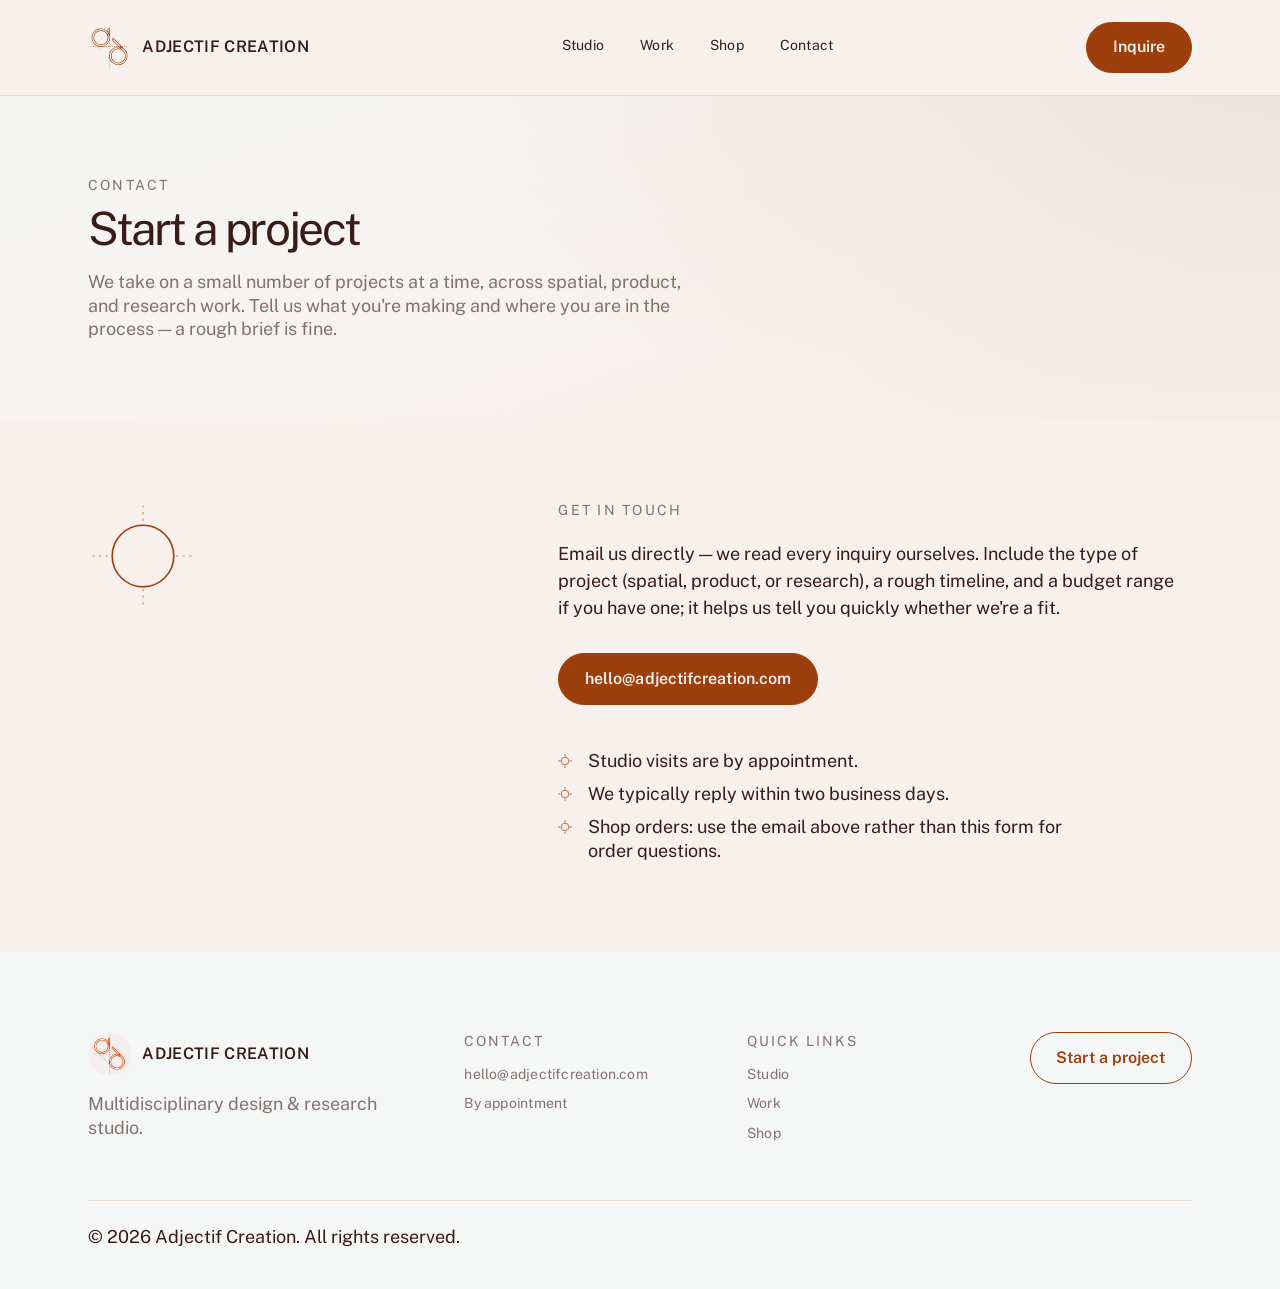
==== commit 306c39c2: "Recolor the site to the Cayenne Dust / Weathered Glass / Bitter Cocoa palette Swaps the site's navy/" ====
--- a/contact.html
+++ b/contact.html
@@ -17,7 +17,7 @@
   <div class="container nav-inner">
     <a href="home.html" class="logo">
       <svg class="logo__mark" xmlns="http://www.w3.org/2000/svg" viewBox="0 0 519 535" fill="none">
-  <g transform="translate(-100.000000,614.807869) scale(0.100000,-0.100000)" fill="var(--navy, #2B3A6B)" stroke="none">
+  <g transform="translate(-100.000000,614.807869) scale(0.100000,-0.100000)" fill="var(--navy, #9D3F0D)" stroke="none">
 <path d="M3544 6137 c-3 -8 -4 -36 -2 -63 2 -36 7 -49 18 -49 20 0 22 116 3
 122 -7 3 -16 -2 -19 -10z"/>
 <path d="M3540 5853 c0 -66 13 -98 30 -73 5 8 10 41 10 73 0 50 -2 57 -20 57
@@ -187,8 +187,8 @@
     <div class="container statement">
       <div class="statement__mark">
         <svg viewBox="0 0 100 100" fill="none">
-          <circle cx="50" cy="50" r="28" stroke="#2B3A6B" stroke-width="1.5"/>
-          <g stroke="#2B3A6B" stroke-width="1" stroke-dasharray="2 4" opacity="0.6">
+          <circle cx="50" cy="50" r="28" stroke="#9D3F0D" stroke-width="1.5"/>
+          <g stroke="#9D3F0D" stroke-width="1" stroke-dasharray="2 4" opacity="0.6">
             <line x1="50" y1="4" x2="50" y2="20"/>
             <line x1="50" y1="80" x2="50" y2="96"/>
             <line x1="4" y1="50" x2="20" y2="50"/>
--- a/css/editorial.css
+++ b/css/editorial.css
@@ -1,12 +1,14 @@
 /* ==========================================================================
-   Editorial restyle — typography, buttons, cards, section rhythm, tuned to
-   match a reference design system (styles.refero.design), while keeping
-   Adjectif Creation's own palette (--navy/--cream/--paper/--ink), the
-   dashed/crosshair motif, and the shop's shadowed product photography.
+   Editorial restyle — typography, buttons, cards, section rhythm, and
+   palette, tuned to match a reference design system (styles.refero.design)
+   and a supplied color-story image. The dashed/crosshair motif and the
+   shop's shadowed product photography stay in place structurally, just
+   recolored to the new ink/accent.
    Loaded AFTER style.css on every page except the cover (index.html), so
    it overrides style.css's defaults via source order without touching
-   the shared --font-body/--font-display root variables the cover page
-   still depends on (it never links this file, but it shares style.css).
+   the shared --navy/--cream/--paper/--ink/--font-body/--font-display root
+   variables the cover page still depends on (it never links this file,
+   but it shares style.css).
 
    Font: the reference uses HelveticaNow, a licensed commercial font we
    can't self-host. Public Sans is the closest open substitute — it's
@@ -28,6 +30,59 @@
 }
 
 /* -------------------------------------------------------------------------
+   Palette — redeclares the same token names style.css defines
+   (--cream/--paper/--navy/--navy-faint/--navy-soft/--ink/--ink-soft plus
+   --gradient-page, which is itself built from --paper/--cream/--navy) so
+   every existing rule that reads them via var() repaints automatically,
+   with zero changes to style.css and zero effect on the cover page (it
+   never loads this file). Source: a supplied color-story image —
+   Cayenne Dust (accent), Weathered Glass (background undertone), Bitter
+   Cocoa (ink). --cream/--paper stay pale near-white tints (warm toward
+   Cayenne Dust, cool toward Weathered Glass) so body copy keeps the same
+   quiet, high-contrast readability the site had before, rather than
+   sitting on a fully saturated background block.
+   ------------------------------------------------------------------------- */
+:root {
+  --cream: #F7F0EC;
+  --paper: #F5F7F6;
+  --navy: #9D3F0D;   /* Cayenne Dust */
+  --navy-faint: rgba(157, 63, 13, 0.15);
+  --navy-soft: rgba(157, 63, 13, 0.45);
+  --ink: #391B17;    /* Bitter Cocoa */
+  --ink-soft: rgba(57, 27, 23, 0.6);
+  --gradient-page:
+    radial-gradient(120% 90% at 100% 0%, rgba(157, 63, 13, 0.09), transparent 60%),
+    linear-gradient(160deg, var(--paper) 0%, var(--cream) 55%, var(--cream) 100%);
+}
+
+/* Shop/product-detail drop shadows are hardcoded rgba(27,27,27,…) in
+   style.css (not var(--ink)-based), so they don't pick up the palette
+   swap above automatically — redeclared here with the new ink so the
+   shadow tint matches instead of staying the old near-black. */
+.shop-item__figure svg,
+.shop-item__figure img {
+  filter:
+    drop-shadow(5px 8px 7px rgba(57, 27, 23, 0.20))
+    drop-shadow(14px 30px 26px rgba(57, 27, 23, 0.14));
+}
+
+.shop-item:hover .shop-item__figure svg,
+.shop-item:focus-visible .shop-item__figure svg,
+.shop-item:hover .shop-item__figure img,
+.shop-item:focus-visible .shop-item__figure img {
+  filter:
+    drop-shadow(8px 16px 11px rgba(57, 27, 23, 0.26))
+    drop-shadow(20px 42px 34px rgba(57, 27, 23, 0.19));
+}
+
+.product-detail__figure svg,
+.product-detail__figure img {
+  filter:
+    drop-shadow(8px 14px 10px rgba(57, 27, 23, 0.20))
+    drop-shadow(22px 44px 38px rgba(57, 27, 23, 0.15));
+}
+
+/* -------------------------------------------------------------------------
    Typography — font-family override. style.css declares font-family
    explicitly on these selectors (via --font-body/--font-display); each is
    re-declared here with the same specificity so source order wins,
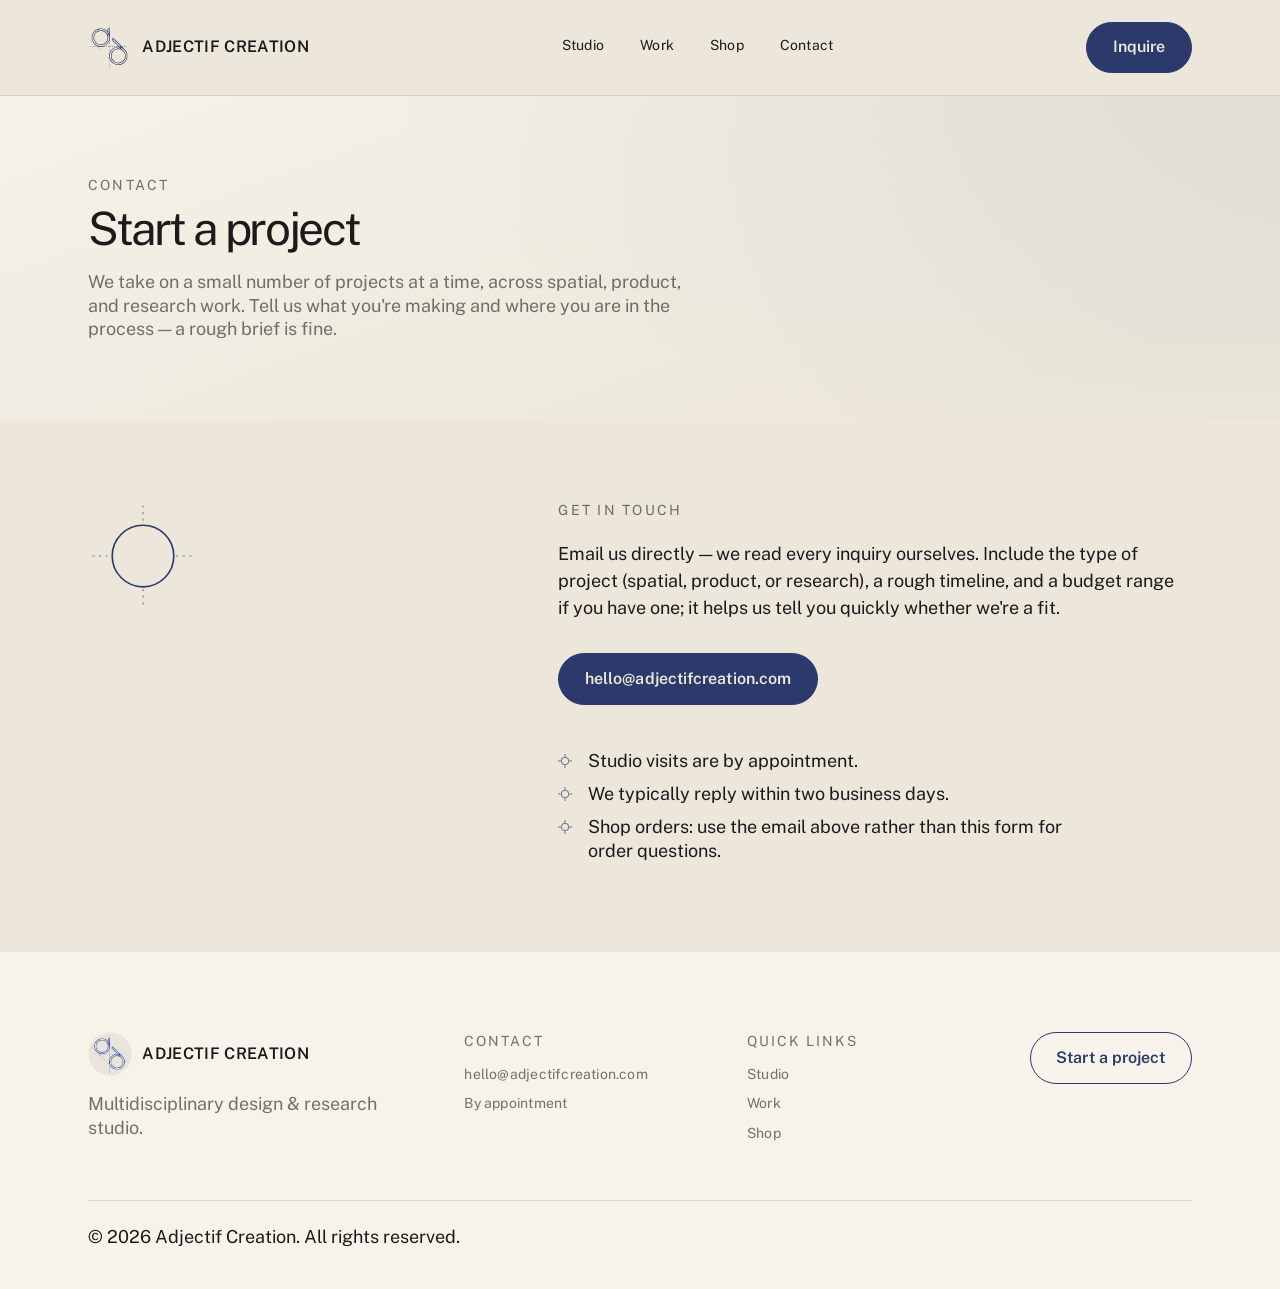
==== commit 3b6c0dcd: "Revert "Recolor the site to the Cayenne Dust / Weathered Glass / Bitter Cocoa palette" This reverts " ====
--- a/contact.html
+++ b/contact.html
@@ -17,7 +17,7 @@
   <div class="container nav-inner">
     <a href="home.html" class="logo">
       <svg class="logo__mark" xmlns="http://www.w3.org/2000/svg" viewBox="0 0 519 535" fill="none">
-  <g transform="translate(-100.000000,614.807869) scale(0.100000,-0.100000)" fill="var(--navy, #9D3F0D)" stroke="none">
+  <g transform="translate(-100.000000,614.807869) scale(0.100000,-0.100000)" fill="var(--navy, #2B3A6B)" stroke="none">
 <path d="M3544 6137 c-3 -8 -4 -36 -2 -63 2 -36 7 -49 18 -49 20 0 22 116 3
 122 -7 3 -16 -2 -19 -10z"/>
 <path d="M3540 5853 c0 -66 13 -98 30 -73 5 8 10 41 10 73 0 50 -2 57 -20 57
@@ -187,8 +187,8 @@
     <div class="container statement">
       <div class="statement__mark">
         <svg viewBox="0 0 100 100" fill="none">
-          <circle cx="50" cy="50" r="28" stroke="#9D3F0D" stroke-width="1.5"/>
-          <g stroke="#9D3F0D" stroke-width="1" stroke-dasharray="2 4" opacity="0.6">
+          <circle cx="50" cy="50" r="28" stroke="#2B3A6B" stroke-width="1.5"/>
+          <g stroke="#2B3A6B" stroke-width="1" stroke-dasharray="2 4" opacity="0.6">
             <line x1="50" y1="4" x2="50" y2="20"/>
             <line x1="50" y1="80" x2="50" y2="96"/>
             <line x1="4" y1="50" x2="20" y2="50"/>
--- a/css/editorial.css
+++ b/css/editorial.css
@@ -1,14 +1,12 @@
 /* ==========================================================================
-   Editorial restyle — typography, buttons, cards, section rhythm, and
-   palette, tuned to match a reference design system (styles.refero.design)
-   and a supplied color-story image. The dashed/crosshair motif and the
-   shop's shadowed product photography stay in place structurally, just
-   recolored to the new ink/accent.
+   Editorial restyle — typography, buttons, cards, section rhythm, tuned to
+   match a reference design system (styles.refero.design), while keeping
+   Adjectif Creation's own palette (--navy/--cream/--paper/--ink), the
+   dashed/crosshair motif, and the shop's shadowed product photography.
    Loaded AFTER style.css on every page except the cover (index.html), so
    it overrides style.css's defaults via source order without touching
-   the shared --navy/--cream/--paper/--ink/--font-body/--font-display root
-   variables the cover page still depends on (it never links this file,
-   but it shares style.css).
+   the shared --font-body/--font-display root variables the cover page
+   still depends on (it never links this file, but it shares style.css).
 
    Font: the reference uses HelveticaNow, a licensed commercial font we
    can't self-host. Public Sans is the closest open substitute — it's
@@ -30,59 +28,6 @@
 }
 
 /* -------------------------------------------------------------------------
-   Palette — redeclares the same token names style.css defines
-   (--cream/--paper/--navy/--navy-faint/--navy-soft/--ink/--ink-soft plus
-   --gradient-page, which is itself built from --paper/--cream/--navy) so
-   every existing rule that reads them via var() repaints automatically,
-   with zero changes to style.css and zero effect on the cover page (it
-   never loads this file). Source: a supplied color-story image —
-   Cayenne Dust (accent), Weathered Glass (background undertone), Bitter
-   Cocoa (ink). --cream/--paper stay pale near-white tints (warm toward
-   Cayenne Dust, cool toward Weathered Glass) so body copy keeps the same
-   quiet, high-contrast readability the site had before, rather than
-   sitting on a fully saturated background block.
-   ------------------------------------------------------------------------- */
-:root {
-  --cream: #F7F0EC;
-  --paper: #F5F7F6;
-  --navy: #9D3F0D;   /* Cayenne Dust */
-  --navy-faint: rgba(157, 63, 13, 0.15);
-  --navy-soft: rgba(157, 63, 13, 0.45);
-  --ink: #391B17;    /* Bitter Cocoa */
-  --ink-soft: rgba(57, 27, 23, 0.6);
-  --gradient-page:
-    radial-gradient(120% 90% at 100% 0%, rgba(157, 63, 13, 0.09), transparent 60%),
-    linear-gradient(160deg, var(--paper) 0%, var(--cream) 55%, var(--cream) 100%);
-}
-
-/* Shop/product-detail drop shadows are hardcoded rgba(27,27,27,…) in
-   style.css (not var(--ink)-based), so they don't pick up the palette
-   swap above automatically — redeclared here with the new ink so the
-   shadow tint matches instead of staying the old near-black. */
-.shop-item__figure svg,
-.shop-item__figure img {
-  filter:
-    drop-shadow(5px 8px 7px rgba(57, 27, 23, 0.20))
-    drop-shadow(14px 30px 26px rgba(57, 27, 23, 0.14));
-}
-
-.shop-item:hover .shop-item__figure svg,
-.shop-item:focus-visible .shop-item__figure svg,
-.shop-item:hover .shop-item__figure img,
-.shop-item:focus-visible .shop-item__figure img {
-  filter:
-    drop-shadow(8px 16px 11px rgba(57, 27, 23, 0.26))
-    drop-shadow(20px 42px 34px rgba(57, 27, 23, 0.19));
-}
-
-.product-detail__figure svg,
-.product-detail__figure img {
-  filter:
-    drop-shadow(8px 14px 10px rgba(57, 27, 23, 0.20))
-    drop-shadow(22px 44px 38px rgba(57, 27, 23, 0.15));
-}
-
-/* -------------------------------------------------------------------------
    Typography — font-family override. style.css declares font-family
    explicitly on these selectors (via --font-body/--font-display); each is
    re-declared here with the same specificity so source order wins,
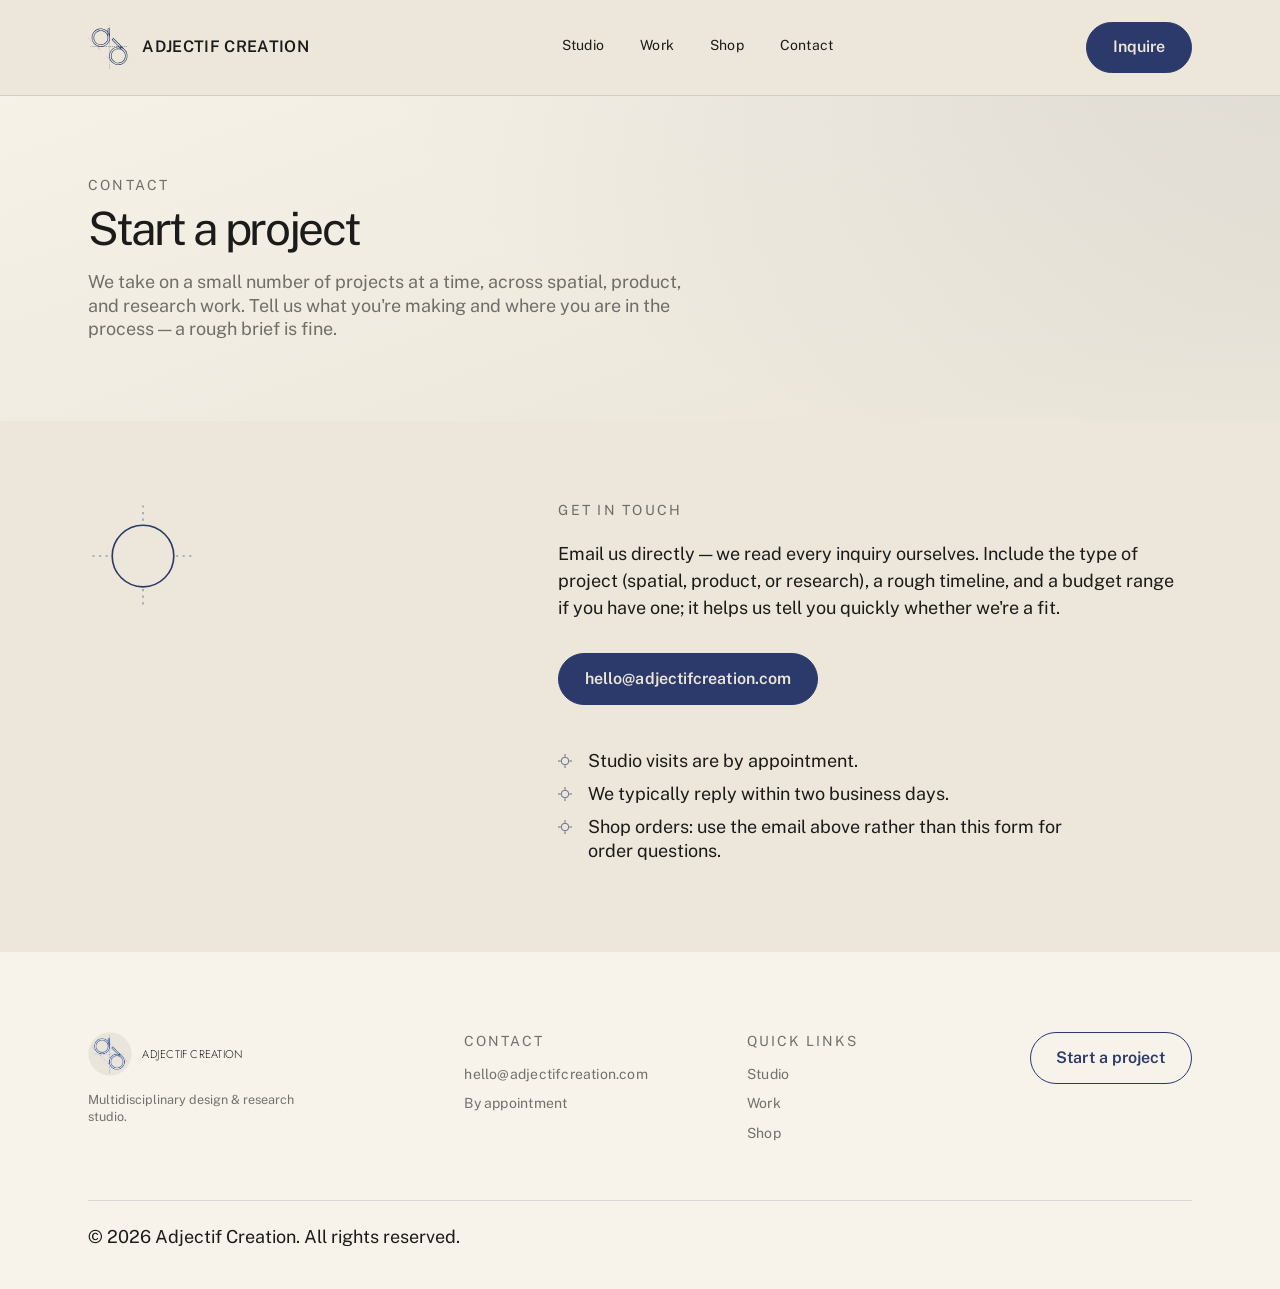
==== commit ca9156e8: "Shrink footer brand text 30%, set it in Futura-light Jost; strip hero gradient/logo Per clarificatio" ====
--- a/contact.html
+++ b/contact.html
@@ -7,7 +7,7 @@
 <meta name="description" content="Get in touch with Adjectif Creation to start a spatial, product, or research project.">
 <link rel="preconnect" href="https://fonts.googleapis.com">
 <link rel="preconnect" href="https://fonts.gstatic.com" crossorigin>
-<link href="https://fonts.googleapis.com/css2?family=Public+Sans:wght@400;600&display=swap" rel="stylesheet">
+<link href="https://fonts.googleapis.com/css2?family=Public+Sans:wght@400;600&family=Jost:wght@300&display=swap" rel="stylesheet">
 <link rel="stylesheet" href="css/style.css">
 <link rel="stylesheet" href="css/editorial.css">
 </head>
--- a/css/style.css
+++ b/css/style.css
@@ -510,55 +510,10 @@
   padding-block: var(--section-space);
 }
 
-.hero__mark {
-  position: absolute;
-  top: -12%;
-  right: -8%;
-  width: clamp(220px, 44vw, 640px);
-  opacity: 0.2;
-  pointer-events: none;
-  z-index: 0;
-  clip-path: polygon(0% 100%, 0% 100%, 0% 100%, 0% 100%);
-}
-
 .hero__inner {
   position: relative;
   z-index: 1;
   max-width: 46rem;
-}
-
-@media (max-width: 640px) {
-  .hero__mark {
-    top: -6%;
-    right: -22%;
-    opacity: 0.17;
-  }
-}
-
-/* Hero mark — wipe-reveal entrance, re-triggered by JS (main.js) each
-   time the hero scrolls into view. logo.png is a photo, not stroke
-   paths, so a true per-stroke dashoffset "draw-on" isn't possible here;
-   this sweeps the mark in from the bottom-left corner along the same
-   diagonal the mark's own line runs, which reads as "drawing itself"
-   without needing separable strokes. */
-.hero__mark.is-revealing {
-  animation: hero-mark-reveal 4.2s cubic-bezier(0.22, 1, 0.36, 1) forwards;
-}
-
-@keyframes hero-mark-reveal {
-  to {
-    clip-path: polygon(0% 100%, -20% -20%, 120% -20%, 120% 100%);
-  }
-}
-
-@media (prefers-reduced-motion: reduce) {
-  .hero__mark {
-    clip-path: none;
-  }
-
-  .hero__mark.is-revealing {
-    animation: none;
-  }
 }
 
 .hero h1 {
--- a/css/editorial.css
+++ b/css/editorial.css
@@ -1,8 +1,11 @@
 /* ==========================================================================
    Editorial restyle — typography, buttons, cards, section rhythm, tuned to
-   match a reference design system (styles.refero.design), while keeping
-   Adjectif Creation's own palette (--navy/--cream/--paper/--ink), the
-   dashed/crosshair motif, and the shop's shadowed product photography.
+   match a reference design system (styles.refero.design). Colors are
+   whatever the page's own palette stylesheet defines (style.css's navy
+   system by default, or css/palette.css's sage/teal/olive system on
+   pages that opt in) — this file only touches type/shape, never a color
+   value directly. The dashed/crosshair motif and the shop's shadowed
+   product photography stay in place structurally.
    Loaded AFTER style.css on every page except the cover (index.html), so
    it overrides style.css's defaults via source order without touching
    the shared --font-body/--font-display root variables the cover page
@@ -25,6 +28,12 @@
 :root {
   --font-editorial: 'Public Sans', ui-sans-serif, system-ui, -apple-system,
     BlinkMacSystemFont, 'Segoe UI', Roboto, sans-serif;
+
+  /* Jost — a free geometric sans in the Futura/Kabel tradition (circular
+     O, pointed apex on A/M/W) — used wherever the site wants a Futura-
+     light feel: the footer wordmark here, and homepage section headings
+     via css/broken-grid.css's own use of this same variable. */
+  --font-geo: 'Jost', var(--font-editorial);
 }
 
 /* -------------------------------------------------------------------------
@@ -86,6 +95,24 @@
   letter-spacing: 0.16em; /* uppercase small-caps label tracking stays as its own established convention, not the reference caption tracking above */
 }
 
+/* Footer brand — name + tagline sized down 30% from their normal type-
+   scale sizes (logo__word's usual 1rem, the tagline's inherited 1.125rem
+   body size), with the wordmark itself moved to a light geometric
+   ("Futura light") face instead of the site's regular sans. Site-wide:
+   footer markup is identical on every page. Scoped to .footer-brand so
+   nav's own .logo__word (same class, no tagline next to it) is
+   untouched — this is specifically the name+tagline pairing in the
+   footer, not the header wordmark. */
+.footer-brand .logo__word {
+  font-size: 0.7rem; /* 1rem - 30% */
+  font-family: var(--font-geo);
+  font-weight: 300;
+}
+
+.footer-tagline {
+  font-size: 0.7875rem; /* 1.125rem - 30% */
+}
+
 .small-caps {
   font-weight: 400;
   letter-spacing: 0.14em;
@@ -156,16 +183,6 @@
    is still on the page, just not carried by the h1 itself.
    ------------------------------------------------------------------------- */
 
-/* The bleeding background mark was sized/positioned for the old shorter
-   h1 — "SPACE & OBJECT" runs wide enough at display scale that the
-   mark's default size now overlaps the second line. Shrunk and pushed
-   further toward the corner so it clears the text instead. */
-.hero__mark {
-  width: clamp(160px, 26vw, 340px);
-  top: -6%;
-  right: -6%;
-}
-
 .hero__row {
   display: flex;
   align-items: flex-end;
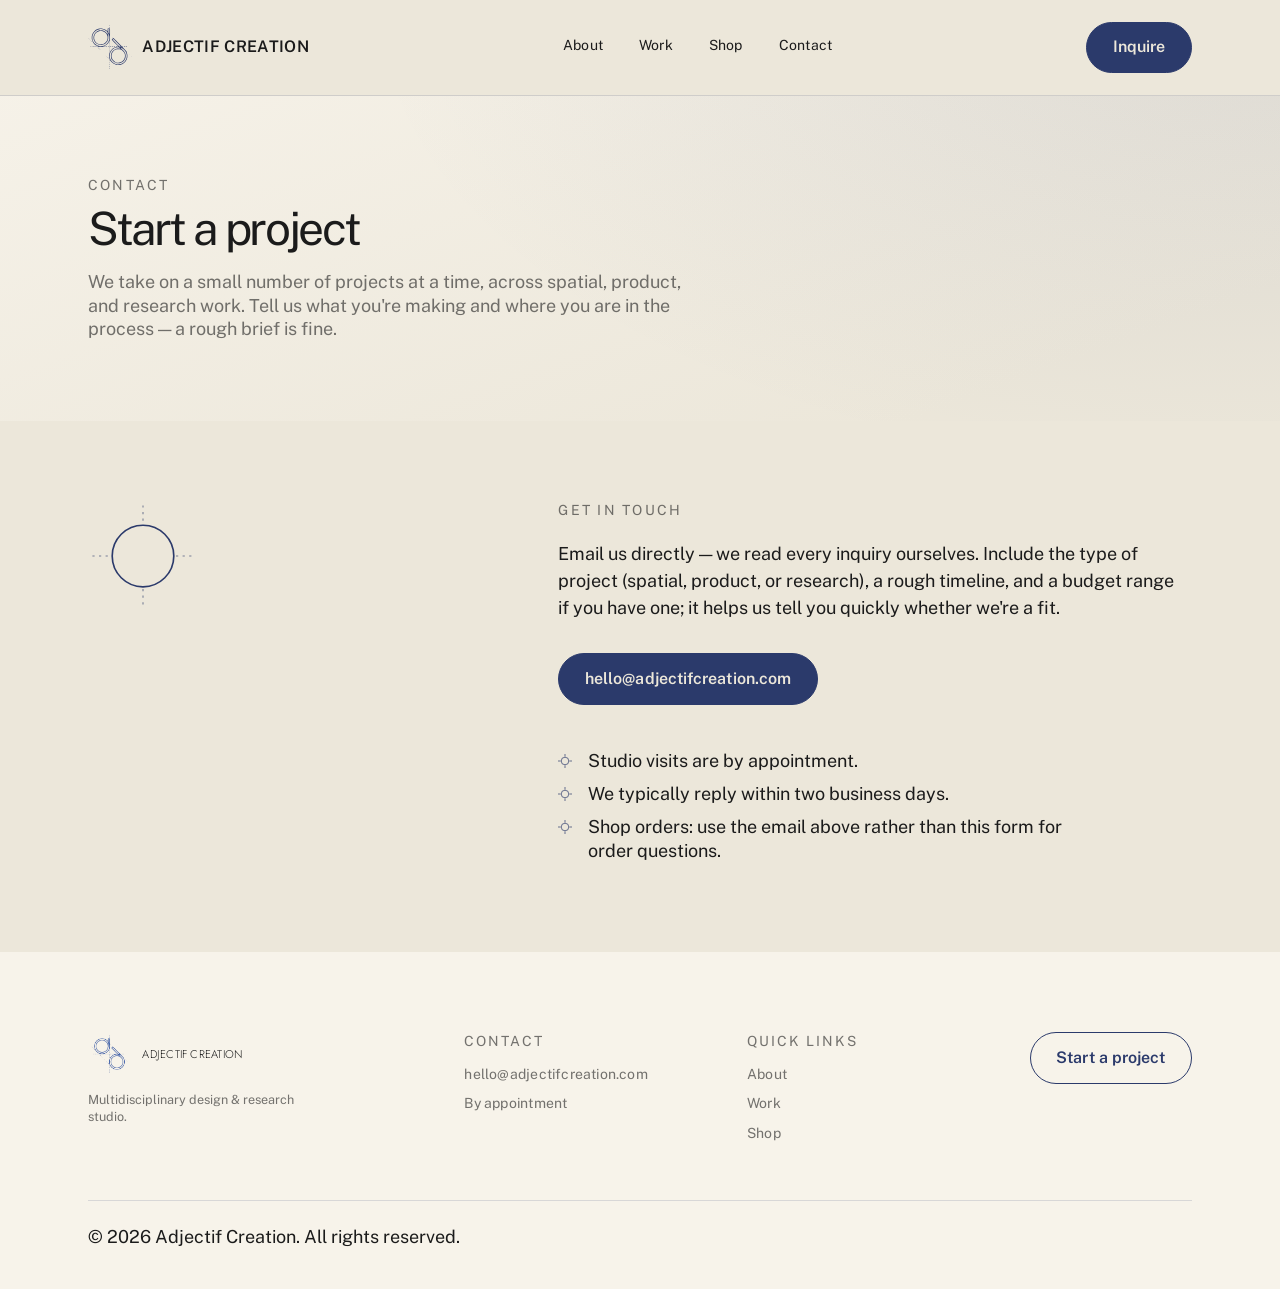
==== commit c2acf16f: "Uppercase Who We Work With label, rearrange nav, bottom-anchor hero text, unify Studio/Work/Shop sty" ====
--- a/contact.html
+++ b/contact.html
@@ -160,7 +160,7 @@
     </a>
 
     <nav class="nav-links" id="nav-links">
-      <a href="studio.html">Studio</a>
+      <a href="studio.html">About</a>
       <a href="work.html">Work</a>
       <a href="shop.html">Shop</a>
       <a href="contact.html">Contact</a>
@@ -231,7 +231,7 @@
 
       <div class="footer-col">
         <span class="small-caps">Quick Links</span>
-        <a href="studio.html">Studio</a>
+        <a href="studio.html">About</a>
         <a href="work.html">Work</a>
         <a href="shop.html">Shop</a>
       </div>
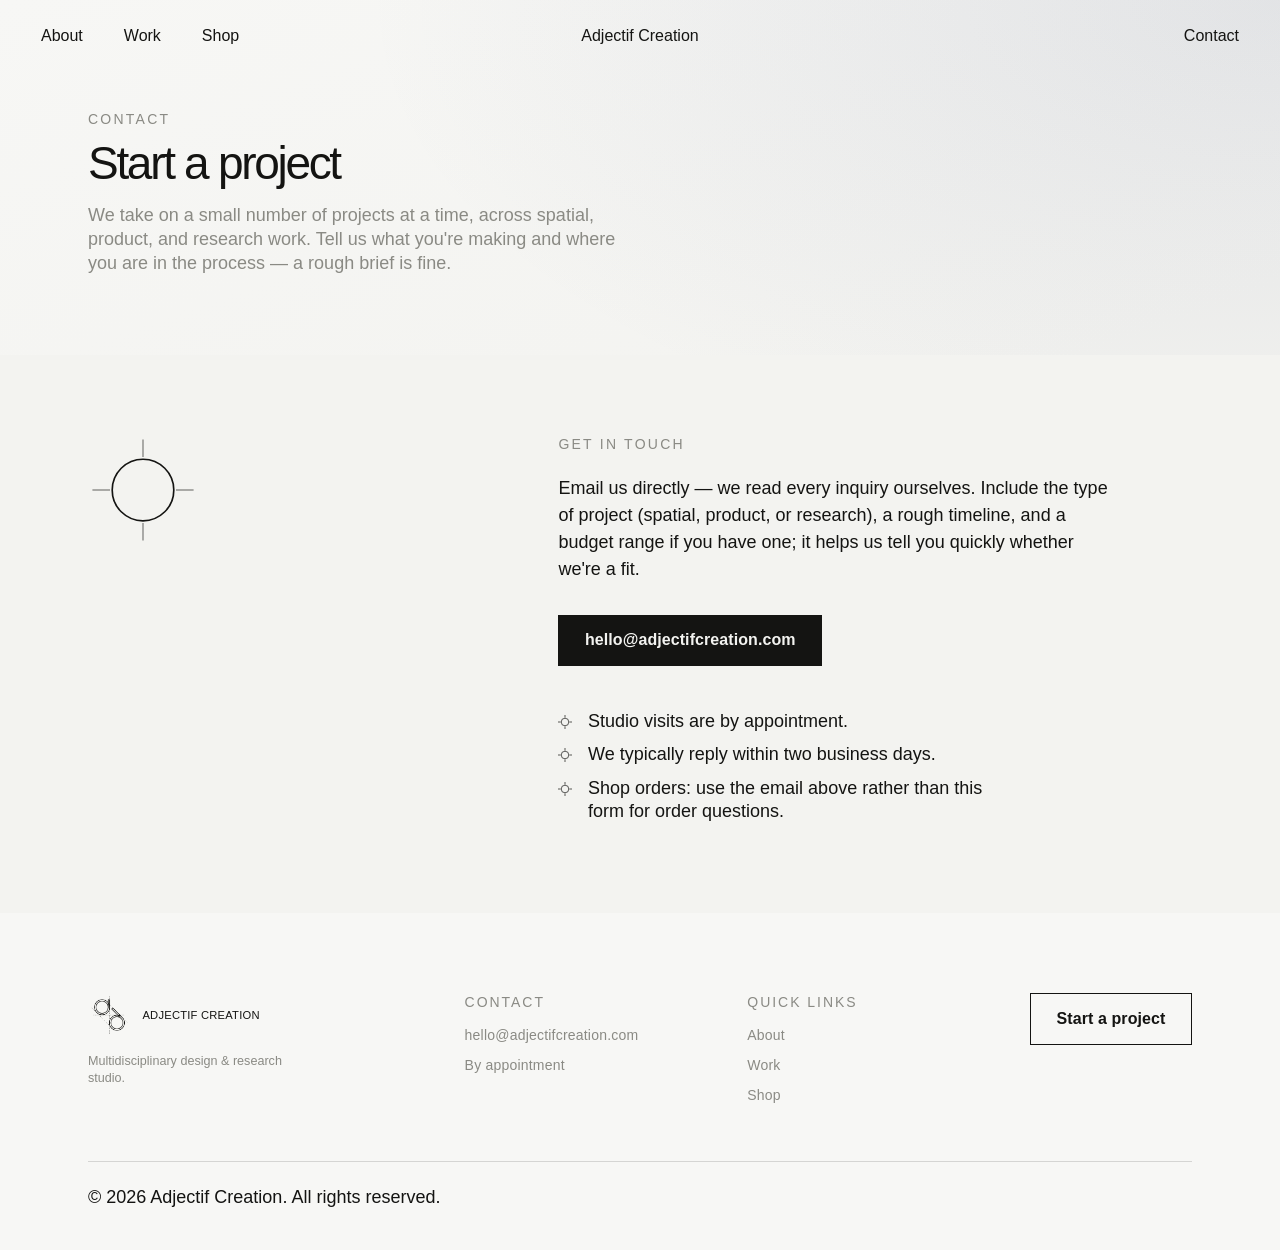
==== commit eaa55ed5: "Bring contact.html in line with the rest of the site's restyle Same treatment already applied to stu" ====
--- a/contact.html
+++ b/contact.html
@@ -5,175 +5,21 @@
 <meta name="viewport" content="width=device-width, initial-scale=1.0">
 <title>Contact — Adjectif Creation</title>
 <meta name="description" content="Get in touch with Adjectif Creation to start a spatial, product, or research project.">
-<link rel="preconnect" href="https://fonts.googleapis.com">
-<link rel="preconnect" href="https://fonts.gstatic.com" crossorigin>
-<link href="https://fonts.googleapis.com/css2?family=Public+Sans:wght@400;600&family=Jost:wght@300&display=swap" rel="stylesheet">
 <link rel="stylesheet" href="css/style.css">
 <link rel="stylesheet" href="css/editorial.css">
+<link rel="stylesheet" href="css/home-consistent.css">
 </head>
 <body>
 
-<header class="site-header">
-  <div class="container nav-inner">
-    <a href="home.html" class="logo">
-      <svg class="logo__mark" xmlns="http://www.w3.org/2000/svg" viewBox="0 0 519 535" fill="none">
-  <g transform="translate(-100.000000,614.807869) scale(0.100000,-0.100000)" fill="var(--navy, #2B3A6B)" stroke="none">
-<path d="M3544 6137 c-3 -8 -4 -36 -2 -63 2 -36 7 -49 18 -49 20 0 22 116 3
-122 -7 3 -16 -2 -19 -10z"/>
-<path d="M3540 5853 c0 -66 13 -98 30 -73 5 8 10 41 10 73 0 50 -2 57 -20 57
--18 0 -20 -7 -20 -57z"/>
-<path d="M2370 5720 c-253 -23 -488 -136 -676 -324 -156 -157 -249 -330 -305
--566 -20 -81 -17 -366 4 -455 30 -131 89 -274 149 -362 15 -23 28 -49 28 -58
-0 -18 43 -65 59 -65 6 0 23 -18 38 -41 15 -22 46 -54 70 -70 24 -17 43 -36 43
--43 0 -20 48 -56 74 -56 14 0 27 -4 30 -9 9 -14 206 -107 258 -122 44 -12 46
--15 41 -41 l-5 -28 69 0 c38 0 74 5 80 11 7 7 28 7 72 -2 40 -7 90 -9 139 -5
-42 4 84 7 92 6 8 0 48 -3 89 -6 l74 -6 -6 29 c-5 28 -4 30 52 46 73 22 218 96
-299 154 158 112 286 274 378 478 l18 40 6 -47 c7 -53 17 -69 30 -48 16 25 12
-102 -6 121 -15 16 -15 23 0 71 8 29 20 93 26 141 13 104 14 1247 2 1259 -5 5
--69 7 -143 6 l-134 -3 -5 -178 -5 -178 -35 36 c-40 42 -159 133 -213 164 -20
-12 -52 29 -70 39 -52 30 -198 79 -283 95 -103 20 -229 26 -334 17z m285 -85
-c44 -8 98 -19 120 -25 150 -42 351 -164 455 -276 81 -86 80 -84 80 -223 l0
--125 -50 81 c-125 203 -319 350 -548 415 -115 33 -343 32 -462 -2 -241 -67
--452 -236 -558 -445 -78 -154 -102 -256 -102 -428 0 -156 19 -241 84 -387 47
--105 174 -257 281 -336 180 -131 408 -191 631 -165 55 6 115 17 134 22 61 19
-184 72 212 91 14 10 29 18 33 18 26 0 179 142 243 226 39 52 122 209 122 232
-0 10 4 22 8 28 12 13 31 96 42 184 5 41 10 189 10 328 0 138 3 252 8 252 18 0
-84 -183 107 -295 21 -103 21 -286 0 -386 -18 -88 -52 -199 -66 -213 -5 -6 -9
--16 -9 -23 0 -24 -98 -178 -159 -250 -55 -65 -185 -174 -251 -212 -105 -60
--219 -104 -340 -132 -71 -17 -308 -17 -385 0 -203 43 -383 135 -528 270 -47
-44 -148 171 -176 221 -105 191 -143 327 -143 525 -1 187 29 313 112 477 56
-112 92 161 190 259 77 78 212 179 239 179 6 0 11 3 11 8 0 7 11 13 100 50 46
-19 191 58 245 65 73 10 237 6 310 -8z m866 3 c2 -7 2 -143 -1 -303 l-5 -290
--32 65 c-18 36 -46 85 -63 110 l-30 45 0 193 0 192 64 0 c43 0 65 -4 67 -12z
-m-936 -209 c191 -26 353 -108 486 -246 118 -122 183 -241 220 -403 18 -79 16
--292 -3 -360 -32 -112 -73 -200 -133 -285 -64 -90 -226 -235 -263 -235 -6 0
--12 -3 -14 -7 -4 -11 -84 -49 -128 -62 -19 -6 -51 -15 -70 -22 -54 -17 -257
--23 -334 -10 -167 29 -315 107 -444 233 -242 236 -310 615 -165 926 30 66 109
-175 169 236 125 125 275 201 452 231 99 17 134 17 227 4z"/>
-<path d="M3890 4629 c0 -15 30 -38 49 -39 10 0 7 8 -9 25 -25 27 -40 32 -40
-14z"/>
-<path d="M3902 4467 c-50 -51 -92 -99 -92 -107 0 -9 184 -199 408 -423 225
--224 406 -409 404 -412 -3 -3 -29 -5 -59 -5 -29 0 -53 -4 -53 -10 0 -5 -9 -10
--20 -10 -11 0 -20 5 -20 10 0 6 -30 10 -69 10 -64 0 -70 -2 -73 -22 -2 -17
--19 -27 -78 -48 -101 -35 -202 -84 -275 -133 -139 -95 -307 -289 -379 -439
--14 -31 -33 -58 -40 -61 -8 -3 -16 -26 -19 -54 -2 -26 -14 -93 -26 -148 -20
--87 -22 -120 -18 -255 4 -110 11 -179 26 -238 12 -46 21 -97 21 -113 0 -17 8
--36 20 -46 11 -10 20 -24 20 -31 0 -7 14 -33 30 -57 17 -24 30 -47 30 -51 0
--18 103 -148 175 -220 146 -147 337 -252 555 -306 75 -18 386 -18 460 1 109
-27 207 63 303 113 291 153 509 454 568 788 18 103 16 295 -5 405 -18 92 -81
-277 -97 283 -5 2 -7 8 -4 13 3 5 14 3 25 -3 11 -7 22 -9 26 -5 11 10 -47 67
--68 67 -10 0 -26 15 -37 38 -34 64 -90 125 -329 356 -61 59 -109 112 -106 117
-3 5 19 9 36 9 23 0 29 4 24 16 -3 9 -6 18 -6 20 0 2 -24 4 -53 4 l-53 0 -520
-520 c-287 286 -525 520 -530 520 -5 0 -51 -42 -102 -93z m570 -474 c252 -252
-458 -461 458 -465 0 -5 -27 -8 -59 -8 -43 0 -60 -4 -65 -15 -3 -8 -11 -15 -18
--15 -13 0 -852 832 -868 861 -7 12 1 26 32 57 23 23 46 42 52 42 6 0 217 -206
-468 -457z m526 -548 c-3 -4 -24 -1 -46 6 l-41 12 22 18 c21 17 23 17 46 -6 14
--14 22 -27 19 -30z m-285 -24 c20 -8 179 -163 173 -169 -2 -2 -35 5 -73 14
--95 25 -331 26 -425 1 -197 -52 -363 -157 -484 -309 -69 -85 -103 -144 -141
--243 -44 -113 -58 -192 -57 -330 1 -197 44 -337 156 -502 127 -189 314 -314
-558 -374 71 -17 303 -17 361 0 24 7 62 18 84 23 61 17 183 76 250 121 161 110
-312 321 354 497 34 143 41 286 21 392 -39 202 -132 372 -281 514 -285 271
--344 334 -314 334 16 0 185 -74 217 -95 21 -14 40 -25 44 -25 11 0 155 -122
-212 -180 139 -142 247 -382 268 -597 9 -97 9 -99 0 -202 -7 -75 -41 -219 -65
--276 -114 -267 -326 -484 -571 -582 -64 -26 -77 -31 -110 -41 -99 -29 -155
--36 -290 -36 -117 1 -162 5 -233 23 -309 80 -541 260 -687 536 -97 183 -126
-359 -102 625 9 95 54 259 82 295 4 6 22 37 39 70 126 234 389 433 656 497 96
-23 318 35 358 19z m67 -225 c153 -38 239 -83 367 -196 84 -73 154 -165 200
--260 117 -240 95 -572 -51 -790 -127 -191 -304 -312 -539 -368 -122 -30 -356
--5 -477 51 -131 61 -265 168 -345 277 -199 271 -210 643 -26 925 118 182 290
-304 506 360 67 17 295 18 365 1z"/>
-<path d="M1000 4517 c0 -18 45 -60 59 -56 14 5 -13 45 -40 59 -14 8 -19 7 -19
--3z"/>
-<path d="M1110 4403 c0 -10 52 -63 62 -63 16 0 8 27 -15 48 -23 21 -47 29 -47
-15z"/>
-<path d="M1230 4287 c0 -18 45 -60 59 -56 14 5 -13 45 -40 59 -14 8 -19 7 -19
--3z"/>
-<path d="M1340 4172 c0 -12 44 -52 58 -52 18 0 14 14 -11 38 -24 22 -47 29
--47 14z"/>
-<path d="M3540 3953 c0 -32 4 -64 9 -72 17 -27 31 1 31 65 0 57 -2 64 -20 64
--18 0 -20 -7 -20 -57z"/>
-<path d="M3547 3774 c-11 -11 -8 -107 3 -124 17 -26 31 8 28 69 -3 50 -15 71
--31 55z"/>
-<path d="M3547 3534 c-12 -12 -8 -132 4 -140 19 -12 29 19 27 80 -3 55 -14 77
--31 60z"/>
-<path d="M1230 3500 c0 -18 6 -20 71 -20 62 0 70 2 67 18 -3 14 -16 18 -71 20
--62 3 -67 1 -67 -18z"/>
-<path d="M1480 3500 c0 -18 7 -20 65 -20 58 0 65 2 65 20 0 18 -7 20 -65 20
--58 0 -65 -2 -65 -20z"/>
-<path d="M1710 3500 c0 -18 7 -20 65 -20 58 0 65 2 65 20 0 18 -7 20 -65 20
--58 0 -65 -2 -65 -20z"/>
-<path d="M1956 3504 c-9 -24 -9 -24 27 -24 21 0 41 -8 52 -20 22 -24 47 -27
-38 -4 -3 9 0 20 7 24 7 4 10 15 7 24 -9 23 -122 23 -131 0z"/>
-<path d="M2906 3504 c-3 -9 -6 -18 -6 -20 0 -2 32 -4 70 -4 63 0 70 2 70 20 0
-18 -7 20 -64 20 -49 0 -65 -4 -70 -16z"/>
-<path d="M3133 3500 c-2 -18 4 -20 69 -20 60 0 69 2 64 16 -3 9 -6 18 -6 20 0
-2 -28 4 -63 4 -56 0 -63 -2 -64 -20z"/>
-<path d="M3380 3500 c0 -18 7 -20 65 -20 58 0 65 2 65 20 0 18 -7 20 -65 20
--58 0 -65 -2 -65 -20z"/>
-<path d="M3610 3500 c0 -18 7 -20 65 -20 58 0 65 2 65 20 0 18 -7 20 -65 20
--58 0 -65 -2 -65 -20z"/>
-<path d="M3856 3504 c-3 -9 -6 -18 -6 -20 0 -2 31 -4 69 -4 64 0 70 2 68 20
--1 18 -8 20 -63 20 -47 0 -63 -4 -68 -16z"/>
-<path d="M4080 3500 c0 -18 7 -20 71 -20 61 0 70 2 65 16 -3 9 -6 18 -6 20 0
-2 -29 4 -65 4 -58 0 -65 -2 -65 -20z"/>
-<path d="M5280 3500 c0 -18 7 -20 65 -20 58 0 65 2 65 20 0 18 -7 20 -65 20
--58 0 -65 -2 -65 -20z"/>
-<path d="M5510 3500 c0 -18 7 -20 65 -20 58 0 65 2 65 20 0 18 -7 20 -65 20
--58 0 -65 -2 -65 -20z"/>
-<path d="M2120 3387 c0 -16 41 -57 58 -57 18 0 14 14 -10 37 -34 30 -48 36
--48 20z"/>
-<path d="M3545 3277 c-11 -43 -1 -112 15 -112 11 0 16 13 18 44 4 51 -4 91
--18 91 -5 0 -12 -10 -15 -23z"/>
-<path d="M2230 3273 c0 -10 52 -63 62 -63 16 0 8 27 -15 48 -23 21 -47 29 -47
-15z"/>
-<path d="M2350 3157 c0 -18 45 -60 59 -56 14 5 -13 45 -40 59 -14 8 -19 7 -19
--3z"/>
-<path d="M3540 2993 c0 -66 13 -98 30 -73 5 8 10 41 10 73 0 50 -2 57 -20 57
--18 0 -20 -7 -20 -57z"/>
-<path d="M5920 2597 c0 -9 5 -17 10 -17 6 0 10 -7 10 -15 0 -8 7 -15 15 -15
-22 0 18 13 -10 40 -21 19 -25 21 -25 7z"/>
-<path d="M3041 2463 c7 -12 15 -20 18 -17 3 2 -3 12 -13 22 -17 16 -18 16 -5
--5z"/>
-<path d="M3130 2377 c0 -18 46 -60 60 -55 8 2 2 16 -15 36 -28 34 -45 41 -45
-19z"/>
-<path d="M6150 2376 c0 -11 30 -39 36 -34 2 3 -5 13 -16 23 -11 10 -20 15 -20
-11z"/>
-<path d="M3240 2262 c0 -12 44 -52 58 -52 18 0 14 14 -11 38 -24 22 -47 29
--47 14z"/>
-<path d="M3356 2148 c12 -22 47 -58 56 -58 16 0 8 27 -15 48 -25 24 -53 30
--41 10z"/>
-<path d="M3472 2034 c2 -9 14 -24 28 -33 l25 -16 -23 33 c-26 35 -35 40 -30
-16z"/>
-<path d="M3544 1857 c-3 -8 -4 -36 -2 -63 2 -36 7 -49 18 -49 20 0 22 116 3
-122 -7 3 -16 -2 -19 -10z"/>
-<path d="M3544 1617 c-3 -8 -4 -39 -2 -68 2 -40 7 -54 18 -54 20 0 22 126 3
-132 -7 3 -15 -2 -19 -10z"/>
-<path d="M3546 1384 c-9 -23 -7 -97 3 -113 16 -25 31 -1 31 49 0 51 -7 80 -20
-80 -4 0 -11 -7 -14 -16z"/>
-<path d="M3540 1093 c0 -32 5 -65 10 -73 17 -25 30 7 30 73 0 50 -2 57 -20 57
--18 0 -20 -7 -20 -57z"/>
-<path d="M3544 906 c-3 -7 -4 -35 -2 -62 2 -36 7 -49 18 -49 17 0 26 61 16
-102 -7 25 -24 31 -32 9z"/>
-</g>
-</svg>
-      <span class="logo__word">ADJECTIF CREATION</span>
-    </a>
-
-    <nav class="nav-links" id="nav-links">
-      <a href="studio.html">About</a>
-      <a href="work.html">Work</a>
-      <a href="shop.html">Shop</a>
-      <a href="contact.html">Contact</a>
-    </nav>
-
-    <div class="nav-actions">
-      <a href="contact.html" class="btn btn--primary">Inquire</a>
-      <button class="nav-toggle" id="nav-toggle" aria-label="Toggle menu" aria-expanded="false" aria-controls="nav-links">
-        <span></span><span></span><span></span>
-      </button>
-    </div>
+<nav class="site-nav" id="site-nav">
+  <div class="site-nav__center">
+    <a href="studio.html">About</a>
+    <a href="work.html">Work</a>
+    <a href="shop.html">Shop</a>
   </div>
-</header>
+  <a href="home.html" class="site-nav__brand">Adjectif Creation</a>
+  <a href="contact.html" class="site-nav__contact">Contact</a>
+</nav>
 
 <main>
 
@@ -187,8 +33,8 @@
     <div class="container statement">
       <div class="statement__mark">
         <svg viewBox="0 0 100 100" fill="none">
-          <circle cx="50" cy="50" r="28" stroke="#2B3A6B" stroke-width="1.5"/>
-          <g stroke="#2B3A6B" stroke-width="1" stroke-dasharray="2 4" opacity="0.6">
+          <circle cx="50" cy="50" r="28" stroke="var(--navy)" stroke-width="1.5"/>
+          <g stroke="var(--navy)" stroke-width="1" opacity="0.6">
             <line x1="50" y1="4" x2="50" y2="20"/>
             <line x1="50" y1="80" x2="50" y2="96"/>
             <line x1="4" y1="50" x2="20" y2="50"/>
@@ -217,7 +63,7 @@
     <div class="footer-inner">
       <div class="footer-brand">
         <a href="home.html" class="logo">
-          <img src="assets/logo.png" alt="" class="logo__mark">
+          <img src="assets/logo-ink.png" alt="" class="logo__mark">
           <span class="logo__word">ADJECTIF CREATION</span>
         </a>
         <p class="footer-tagline">Multidisciplinary design &amp; research studio.</p>
--- a/css/home-consistent.css
+++ b/css/home-consistent.css
@@ -0,0 +1,230 @@
+/* ==========================================================================
+   Home-consistent restyle — brings Studio (About), Work, and Shop visually
+   in line with the rebuilt homepage's editorial system (cream/gold/ink
+   palette, Helvetica-only type, zero radius, zero shadow, solid hairlines
+   instead of dashed dividers, shared nav bar) WITHOUT touching any of
+   these pages' existing HTML structure/grid/section layout.
+
+   How: style.css and editorial.css already read almost every color and
+   font-family through a handful of custom properties (--cream, --paper,
+   --navy, --navy-faint, --navy-soft, --ink, --ink-soft, --radius,
+   --dash-hairline, --dash-soft, --font-editorial, --font-geo) rather than
+   hardcoding values on each selector — editorial.css's own comments call
+   this out as the established pattern. Redefining those properties here
+   (loaded last) cascades the new look through every rule that already
+   references them, with no changes to style.css/editorial.css themselves
+   and no markup changes beyond the nav (see below).
+
+   One deliberate exception, matching the homepage's own: .shop-item's
+   hover-lift + drop-shadow product photography treatment is left alone.
+   The homepage's build brief explicitly keeps this exact effect ("no
+   shadows anywhere" except this one case) — same call applies here.
+   ========================================================================== */
+
+:root {
+  --cream: #f3f3f0;
+  --paper: #f7f7f5;
+  --navy: #141412;
+  --navy-faint: rgba(20, 20, 18, 0.15);
+  --navy-soft: rgba(20, 20, 18, 0.45);
+  --ink: #141412;
+  --ink-soft: #8a8a84;
+
+  --radius: 0;
+
+  /* Solid hairlines, not dashed — the homepage dropped the dashed/
+     crosshair motif for plain 1px rules. Same variable, same consumers
+     (.divider, .card__leader, .shop-item__shelf, etc.), new value. */
+  --dash-hairline: linear-gradient(var(--navy), var(--navy));
+  --dash-soft: linear-gradient(var(--smoke-gray), var(--smoke-gray));
+
+  /* Only new tokens actually needed beyond the remapped ones above. */
+  --smoke-gray: #d6d6d1;
+
+  --font-editorial: 'Helvetica Neue', Helvetica, Arial, sans-serif;
+  --font-geo: 'Helvetica Neue', Helvetica, Arial, sans-serif;
+}
+
+/* work.html's own stylesheet redeclares --font-editorial with higher
+   selector specificity (body.work-editorial) than :root — match that
+   specificity here, loaded after work-editorial.css, to win the cascade. */
+body.work-editorial {
+  --font-editorial: 'Helvetica Neue', Helvetica, Arial, sans-serif;
+}
+
+/* -------------------------------------------------------------------------
+   Zero-radius, zero-shadow — the homepage's flat aesthetic. Buttons/pills
+   go from a 999px pill (editorial.css) to square; .btn's own border stays
+   (it's a border, not a shadow). Excludes .shop-item__figure entirely.
+   ------------------------------------------------------------------------- */
+.btn, .pill, .card__frame {
+  border-radius: 0;
+  box-shadow: none;
+}
+
+.project__gallery-next,
+.lightbox__close,
+.lightbox__prev,
+.lightbox__next {
+  border-radius: 0;
+}
+
+/* .mark/.list-marks bullets are a background-image referencing
+   assets/mark-crosshair.svg, which has its navy stroke color (#2B3A6B)
+   baked into the file itself — a plain custom-property remap can't
+   reach into it the way it reaches every other color on the page, and
+   editing the shared SVG file directly would recolor it on every page
+   that still uses the old palette (index/contact/shop detail pages),
+   not just these three. Swapping background-image for a mask lets the
+   same file's shape be recolored with an ordinary CSS color instead. */
+.mark,
+.list-marks li::before {
+  background: var(--navy);
+  -webkit-mask: url('../assets/mark-crosshair.svg') no-repeat center / contain;
+  mask: url('../assets/mark-crosshair.svg') no-repeat center / contain;
+}
+
+/* -------------------------------------------------------------------------
+   Nav — identical bar to the homepage: left-aligned About/Work/Shop,
+   centered wordmark, right-aligned Contact, no hamburger, links never
+   hidden on mobile. Replaces .site-header/.logo/.nav-links/.nav-actions/
+   .nav-toggle visually (those rules stay in style.css, unused, for the
+   pages that still use that markup — index/contact/shop detail pages).
+   ------------------------------------------------------------------------- */
+.site-nav {
+  position: fixed;
+  top: 0;
+  left: 0;
+  right: 0;
+  z-index: 20;
+  display: grid;
+  grid-template-columns: 1fr auto 1fr;
+  align-items: center;
+  padding: 26px clamp(20px, 4vw, 41px);
+  background: transparent;
+  color: var(--navy);
+  font-family: var(--font-editorial);
+  font-size: 16px;
+  gap: clamp(10px, 2.5vw, 24px);
+}
+
+.site-nav__brand {
+  grid-column: 2;
+  justify-self: center;
+  font-size: 16px;
+  white-space: nowrap;
+  color: inherit;
+}
+
+.site-nav__center {
+  grid-column: 1;
+  justify-self: start;
+  display: flex;
+  gap: 41px;
+}
+
+.site-nav__contact {
+  grid-column: 3;
+  justify-self: end;
+}
+
+.site-nav a {
+  position: relative;
+  padding-bottom: 3px;
+  color: inherit;
+  text-decoration: none;
+}
+
+.site-nav a::after {
+  content: '';
+  position: absolute;
+  left: 0;
+  right: 100%;
+  bottom: 0;
+  height: 1px;
+  background: currentColor;
+  transition: right 0.25s ease;
+}
+
+.site-nav a:hover::after,
+.site-nav a:focus-visible::after {
+  right: 0;
+}
+
+@media (prefers-reduced-motion: reduce) {
+  .site-nav a::after { transition: none; }
+}
+
+@media (max-width: 640px) {
+  .site-nav {
+    font-size: 13px;
+    gap: clamp(8px, 2vw, 16px);
+    padding-block: 13px;
+  }
+  .site-nav__center { gap: clamp(10px, 3vw, 20px); }
+}
+
+@media (max-width: 400px) {
+  .site-nav { font-size: 11px; }
+}
+
+/* Pages using the new nav are fixed-positioned (like the homepage), so
+   the page content needs top padding to clear it — .site-header used to
+   occupy normal document flow and push content down on its own; .site-nav
+   doesn't. Reuses each page's own first-section selector. */
+.page-header {
+  padding-top: 110px;
+}
+
+@media (max-width: 640px) {
+  .page-header { padding-top: 84px; }
+}
+
+/* -------------------------------------------------------------------------
+   Shop — coming-soon mask. Blur folded into .shop-item__figure img's own
+   filter (not a separate wrapper) so it survives style.css's :hover rule,
+   which replaces the filter wholesale rather than adding to it; hover's
+   lift/scale is switched off too, since "zoom in for a closer look"
+   works against blurring the product on purpose. The badge is a sibling
+   of the img, not a child, so the blur has no way to reach its text.
+   ------------------------------------------------------------------------- */
+.shop-item__figure {
+  position: relative;
+}
+
+.shop-item--soon .shop-item__figure img {
+  filter:
+    blur(9px)
+    drop-shadow(5px 8px 7px rgba(27, 27, 27, 0.20))
+    drop-shadow(14px 30px 26px rgba(27, 27, 27, 0.14));
+}
+
+.shop-item--soon:hover .shop-item__figure img,
+.shop-item--soon:focus-visible .shop-item__figure img {
+  transform: none;
+  filter:
+    blur(9px)
+    drop-shadow(5px 8px 7px rgba(27, 27, 27, 0.20))
+    drop-shadow(14px 30px 26px rgba(27, 27, 27, 0.14));
+}
+
+.coming-soon {
+  position: absolute;
+  /* .shop-item__figure's padding is 1.5rem top / 0 bottom, so the img's
+     own vertical center sits 12px (half that) below the figure's
+     geometric center, consistently regardless of each image's own
+     height — centering on the figure's midpoint alone left the badge
+     sitting visibly high above shorter/wider product shots. */
+  top: calc(50% + 12px);
+  left: 50%;
+  transform: translate(-50%, -50%);
+  font-size: 12px;
+  letter-spacing: 0.12em;
+  text-transform: uppercase;
+  white-space: nowrap;
+  color: var(--navy);
+  background: var(--cream);
+  border: 1px solid var(--navy);
+  padding: 0.35rem 0.75rem;
+  pointer-events: none;
+}
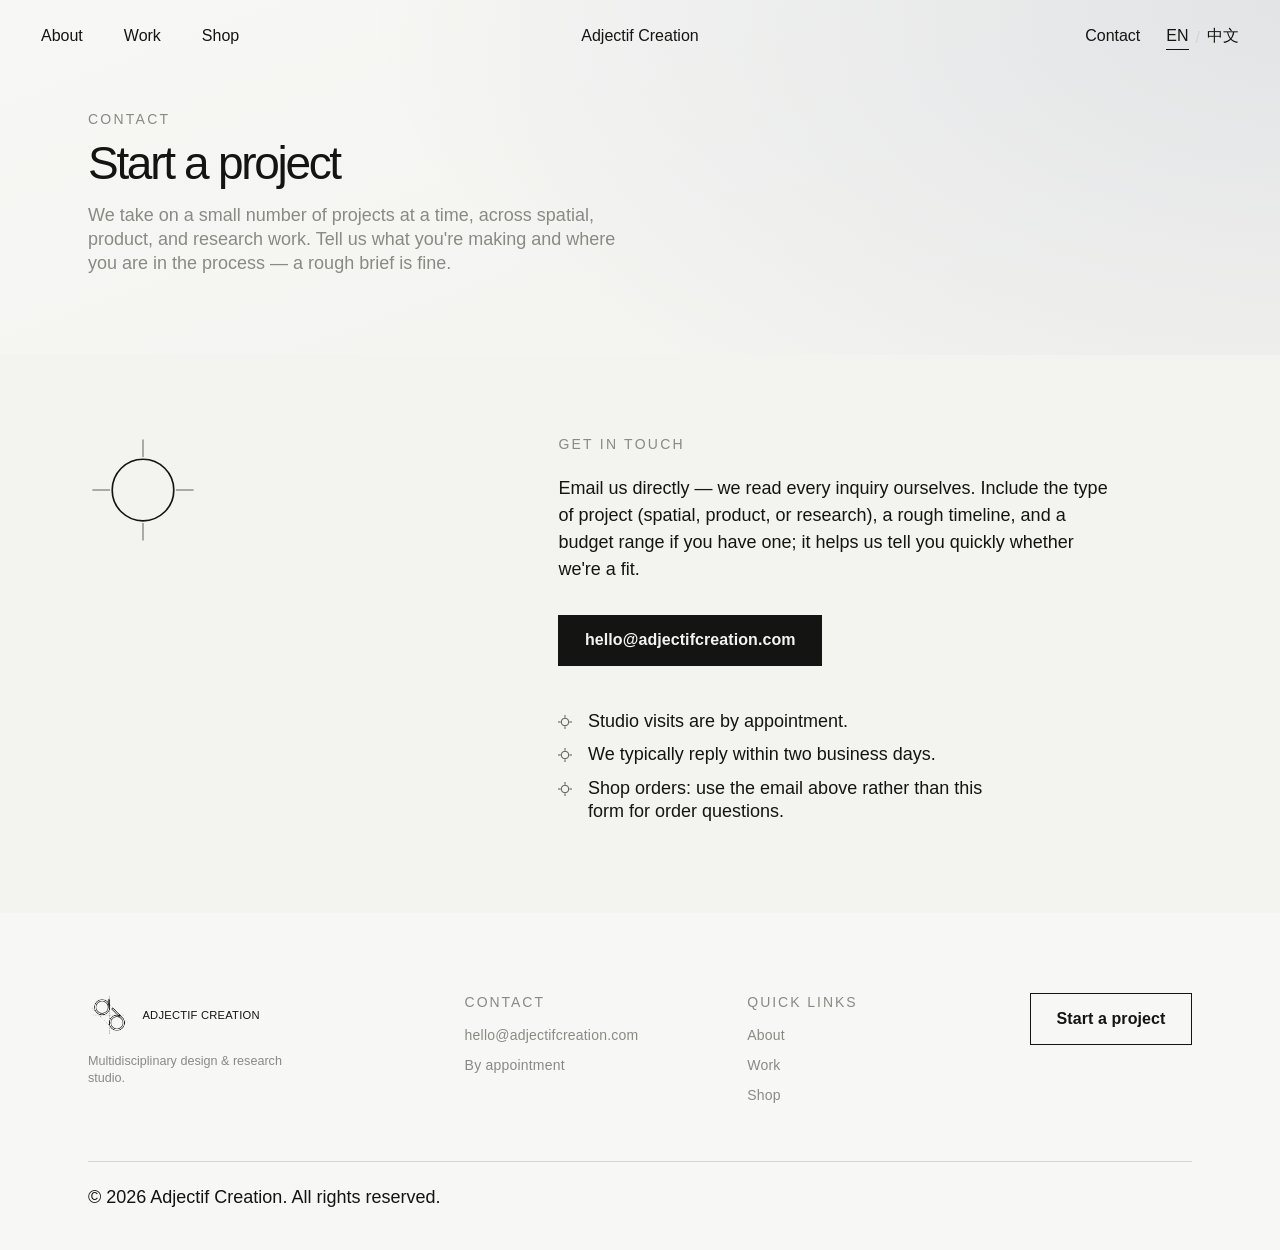
==== commit 94da8e57: "Remove shop pricing, rename products to Suit & Ease Series, add Chinese i18n Shop page: dropped the " ====
--- a/contact.html
+++ b/contact.html
@@ -5,6 +5,9 @@
 <meta name="viewport" content="width=device-width, initial-scale=1.0">
 <title>Contact — Adjectif Creation</title>
 <meta name="description" content="Get in touch with Adjectif Creation to start a spatial, product, or research project.">
+<link rel="preconnect" href="https://fonts.googleapis.com">
+<link rel="preconnect" href="https://fonts.gstatic.com" crossorigin>
+<link href="https://fonts.googleapis.com/css2?family=Noto+Sans+SC:wght@400;500;700&display=swap" rel="stylesheet">
 <link rel="stylesheet" href="css/style.css">
 <link rel="stylesheet" href="css/editorial.css">
 <link rel="stylesheet" href="css/home-consistent.css">
@@ -13,20 +16,27 @@
 
 <nav class="site-nav" id="site-nav">
   <div class="site-nav__center">
-    <a href="studio.html">About</a>
-    <a href="work.html">Work</a>
-    <a href="shop.html">Shop</a>
+    <a href="studio.html" data-en="About" data-zh="关于">About</a>
+    <a href="work.html" data-en="Work" data-zh="作品">Work</a>
+    <a href="shop.html" data-en="Shop" data-zh="商店">Shop</a>
   </div>
   <a href="home.html" class="site-nav__brand">Adjectif Creation</a>
-  <a href="contact.html" class="site-nav__contact">Contact</a>
+  <div class="site-nav__right">
+    <a href="contact.html" class="site-nav__contact" data-en="Contact" data-zh="联系">Contact</a>
+    <div class="lang-switch" role="group" aria-label="Language / 语言">
+      <button type="button" class="lang-switch__option is-active" data-lang="en" aria-pressed="true">EN</button>
+      <span class="lang-switch__divider" aria-hidden="true">/</span>
+      <button type="button" class="lang-switch__option" data-lang="zh" aria-pressed="false">中文</button>
+    </div>
+  </div>
 </nav>
 
 <main>
 
   <div class="container page-header">
-    <span class="eyebrow">Contact</span>
-    <h1>Start a project</h1>
-    <p>We take on a small number of projects at a time, across spatial, product, and research work. Tell us what you're making and where you are in the process — a rough brief is fine.</p>
+    <span class="eyebrow" data-en="Contact" data-zh="联系">Contact</span>
+    <h1 data-en="Start a project" data-zh="开启合作">Start a project</h1>
+    <p data-en="We take on a small number of projects at a time, across spatial, product, and research work. Tell us what you're making and where you are in the process — a rough brief is fine." data-zh="我们每次仅承接少量项目,涵盖空间、产品与研究工作。告诉我们你正在做什么,以及项目目前所处的阶段——一份粗略的需求说明即可。">We take on a small number of projects at a time, across spatial, product, and research work. Tell us what you're making and where you are in the process — a rough brief is fine.</p>
   </div>
 
   <section class="section bg-cream">
@@ -43,14 +53,14 @@
         </svg>
       </div>
       <div class="statement__text">
-        <span class="eyebrow">Get in touch</span>
-        <p style="margin-bottom: 2rem;">Email us directly — we read every inquiry ourselves. Include the type of project (spatial, product, or research), a rough timeline, and a budget range if you have one; it helps us tell you quickly whether we're a fit.</p>
+        <span class="eyebrow" data-en="Get in touch" data-zh="联系我们">Get in touch</span>
+        <p style="margin-bottom: 2rem;" data-en="Email us directly — we read every inquiry ourselves. Include the type of project (spatial, product, or research), a rough timeline, and a budget range if you have one; it helps us tell you quickly whether we're a fit." data-zh="直接给我们发邮件——每一封询问我们都会亲自阅读。请注明项目类型(空间、产品或研究)、大致的时间安排,以及预算范围(如有);这能帮助我们更快判断是否合适。">Email us directly — we read every inquiry ourselves. Include the type of project (spatial, product, or research), a rough timeline, and a budget range if you have one; it helps us tell you quickly whether we're a fit.</p>
         <a href="mailto:hello@adjectifcreation.com" class="btn btn--primary">hello@adjectifcreation.com</a>
 
         <ul class="list-marks" style="max-width: 46ch; margin-top: 2.75rem;">
-          <li>Studio visits are by appointment.</li>
-          <li>We typically reply within two business days.</li>
-          <li>Shop orders: use the email above rather than this form for order questions.</li>
+          <li data-en="Studio visits are by appointment." data-zh="工作室来访需预约。">Studio visits are by appointment.</li>
+          <li data-en="We typically reply within two business days." data-zh="我们通常在两个工作日内回复。">We typically reply within two business days.</li>
+          <li data-en="Shop orders: use the email above rather than this form for order questions." data-zh="商店订单:如有订单相关问题,请使用上方邮箱联系,而非本页表单。">Shop orders: use the email above rather than this form for order questions.</li>
         </ul>
       </div>
     </div>
@@ -66,32 +76,33 @@
           <img src="assets/logo-ink.png" alt="" class="logo__mark">
           <span class="logo__word">ADJECTIF CREATION</span>
         </a>
-        <p class="footer-tagline">Multidisciplinary design &amp; research studio.</p>
+        <p class="footer-tagline" data-en="Multidisciplinary design &amp; research studio." data-zh="跨领域设计与研究工作室。">Multidisciplinary design &amp; research studio.</p>
       </div>
 
       <div class="footer-col">
-        <span class="small-caps">Contact</span>
+        <span class="small-caps" data-en="Contact" data-zh="联系方式">Contact</span>
         <a href="mailto:hello@adjectifcreation.com">hello@adjectifcreation.com</a>
-        <p>By appointment</p>
+        <p data-en="By appointment" data-zh="预约到访">By appointment</p>
       </div>
 
       <div class="footer-col">
-        <span class="small-caps">Quick Links</span>
-        <a href="studio.html">About</a>
-        <a href="work.html">Work</a>
-        <a href="shop.html">Shop</a>
+        <span class="small-caps" data-en="Quick Links" data-zh="快速链接">Quick Links</span>
+        <a href="studio.html" data-en="About" data-zh="关于">About</a>
+        <a href="work.html" data-en="Work" data-zh="作品">Work</a>
+        <a href="shop.html" data-en="Shop" data-zh="商店">Shop</a>
       </div>
 
       <div class="footer-cta">
-        <a href="contact.html" class="btn btn--outline">Start a project</a>
+        <a href="contact.html" class="btn btn--outline" data-en="Start a project" data-zh="开启合作">Start a project</a>
       </div>
     </div>
 
     <div class="footer-bottom">
-      <p>&copy; 2026 Adjectif Creation. All rights reserved.</p>
+      <p data-en="© 2026 Adjectif Creation. All rights reserved." data-zh="© 2026 Adjectif Creation. 保留所有权利。">&copy; 2026 Adjectif Creation. All rights reserved.</p>
     </div>
   </div>
 </footer>
 <script src="js/main.js"></script>
+<script src="js/lang-switch.js"></script>
 </body>
 </html>
--- a/css/style.css
+++ b/css/style.css
@@ -782,6 +782,7 @@
 }
 
 .product-detail__figure {
+  position: relative;
   padding: 1rem 2rem;
 }
 
@@ -794,6 +795,33 @@
     drop-shadow(22px 44px 38px rgba(27, 27, 27, 0.15));
 }
 
+/* Coming-soon mask -- same treatment as the shop grid's .shop-item--soon,
+   applied to an individual product's own detail page so clicking through
+   from a masked tile doesn't land on a fully-revealed, unmasked photo. */
+.product-detail--soon .product-detail__figure svg,
+.product-detail--soon .product-detail__figure img {
+  filter:
+    blur(9px)
+    drop-shadow(8px 14px 10px rgba(27, 27, 27, 0.20))
+    drop-shadow(22px 44px 38px rgba(27, 27, 27, 0.15));
+}
+
+.coming-soon {
+  position: absolute;
+  top: 50%;
+  left: 50%;
+  transform: translate(-50%, -50%);
+  font-size: 12px;
+  letter-spacing: 0.12em;
+  text-transform: uppercase;
+  white-space: nowrap;
+  color: var(--navy);
+  background: var(--cream);
+  border: 1px solid var(--navy);
+  padding: 0.35rem 0.75rem;
+  pointer-events: none;
+}
+
 .product-detail__figure img {
   max-width: 300px;
   margin-inline: auto;
--- a/css/home-consistent.css
+++ b/css/home-consistent.css
@@ -43,6 +43,12 @@
 
   --font-editorial: 'Helvetica Neue', Helvetica, Arial, sans-serif;
   --font-geo: 'Helvetica Neue', Helvetica, Arial, sans-serif;
+
+  /* Microsoft YaHei itself is Windows-only; PingFang SC/Hiragino Sans GB
+     cover macOS/iOS with the same humanist-sans look, and Noto Sans SC
+     (loaded via each page's own <link>) is the last-resort net for
+     everything else, matching home.html's own --font-zh exactly. */
+  --font-zh: 'Microsoft YaHei', 'PingFang SC', 'Hiragino Sans GB', 'Noto Sans SC', sans-serif;
 }
 
 /* work.html's own stylesheet redeclares --font-editorial with higher
@@ -50,6 +56,29 @@
    specificity here, loaded after work-editorial.css, to win the cascade. */
 body.work-editorial {
   --font-editorial: 'Helvetica Neue', Helvetica, Arial, sans-serif;
+}
+
+/* Simplified Chinese mode — every selector on these pages already reads
+   its font through var(--font-editorial) (editorial.css's own doing, on
+   nearly every text-bearing selector at once), so overriding just that
+   one custom property when .lang-zh is active cascades everywhere
+   automatically -- no need to hunt down individual selectors the way
+   home.html had to for its one hardcoded Times New Roman holdout
+   (.caption, which here already goes through --font-editorial too).
+   Declared after body.work-editorial above so it wins the specificity
+   tie on work.html, where both classes can be present on <body> at once. */
+body.lang-zh {
+  --font-editorial: var(--font-zh);
+}
+
+/* Negative letter-spacing is a Latin display-type technique that just
+   cramps CJK glyphs together -- reset it on the headline-scale
+   selectors that carry it (editorial.css's h1/h2/h3/.pull-quote). */
+body.lang-zh h1, body.lang-zh .h1,
+body.lang-zh h2, body.lang-zh .h2,
+body.lang-zh h3, body.lang-zh .h3,
+body.lang-zh .pull-quote {
+  letter-spacing: normal;
 }
 
 /* -------------------------------------------------------------------------
@@ -123,19 +152,51 @@
   gap: 41px;
 }
 
-.site-nav__contact {
+.site-nav__right {
   grid-column: 3;
   justify-self: end;
-}
-
-.site-nav a {
+  display: flex;
+  align-items: center;
+  gap: 26px;
+  white-space: nowrap;
+}
+
+.lang-switch {
+  display: flex;
+  align-items: center;
+  gap: 7px;
+}
+
+.lang-switch__option {
+  background: none;
+  border: 0;
+  padding: 0;
+  margin: 0;
+  font: inherit;
+  color: var(--ink-soft);
+  cursor: pointer;
+  white-space: nowrap;
+}
+
+.lang-switch__option.is-active {
+  color: var(--navy);
+  cursor: default;
+}
+
+.lang-switch__divider {
+  color: var(--smoke-gray);
+}
+
+.site-nav a,
+.lang-switch__option {
   position: relative;
   padding-bottom: 3px;
   color: inherit;
   text-decoration: none;
 }
 
-.site-nav a::after {
+.site-nav a::after,
+.lang-switch__option::after {
   content: '';
   position: absolute;
   left: 0;
@@ -147,12 +208,16 @@
 }
 
 .site-nav a:hover::after,
-.site-nav a:focus-visible::after {
+.site-nav a:focus-visible::after,
+.lang-switch__option:hover::after,
+.lang-switch__option:focus-visible::after,
+.lang-switch__option.is-active::after {
   right: 0;
 }
 
 @media (prefers-reduced-motion: reduce) {
-  .site-nav a::after { transition: none; }
+  .site-nav a::after,
+  .lang-switch__option::after { transition: none; }
 }
 
 @media (max-width: 640px) {
@@ -162,10 +227,13 @@
     padding-block: 13px;
   }
   .site-nav__center { gap: clamp(10px, 3vw, 20px); }
+  .site-nav__right { gap: clamp(8px, 2vw, 16px); }
 }
 
 @media (max-width: 400px) {
   .site-nav { font-size: 11px; }
+  .site-nav__right { gap: 8px; }
+  .lang-switch { gap: 4px; }
 }
 
 /* Pages using the new nav are fixed-positioned (like the homepage), so
@@ -178,6 +246,18 @@
 
 @media (max-width: 640px) {
   .page-header { padding-top: 84px; }
+}
+
+/* Same fixed-nav clearance as .page-header, for pages whose first
+   element (the "Back to shop" link on each product detail page) isn't
+   .page-header itself -- just a plain .container that previously relied
+   on the old in-flow .site-header to push it down instead. */
+.page-offset {
+  padding-top: 110px;
+}
+
+@media (max-width: 640px) {
+  .page-offset { padding-top: 84px; }
 }
 
 /* -------------------------------------------------------------------------
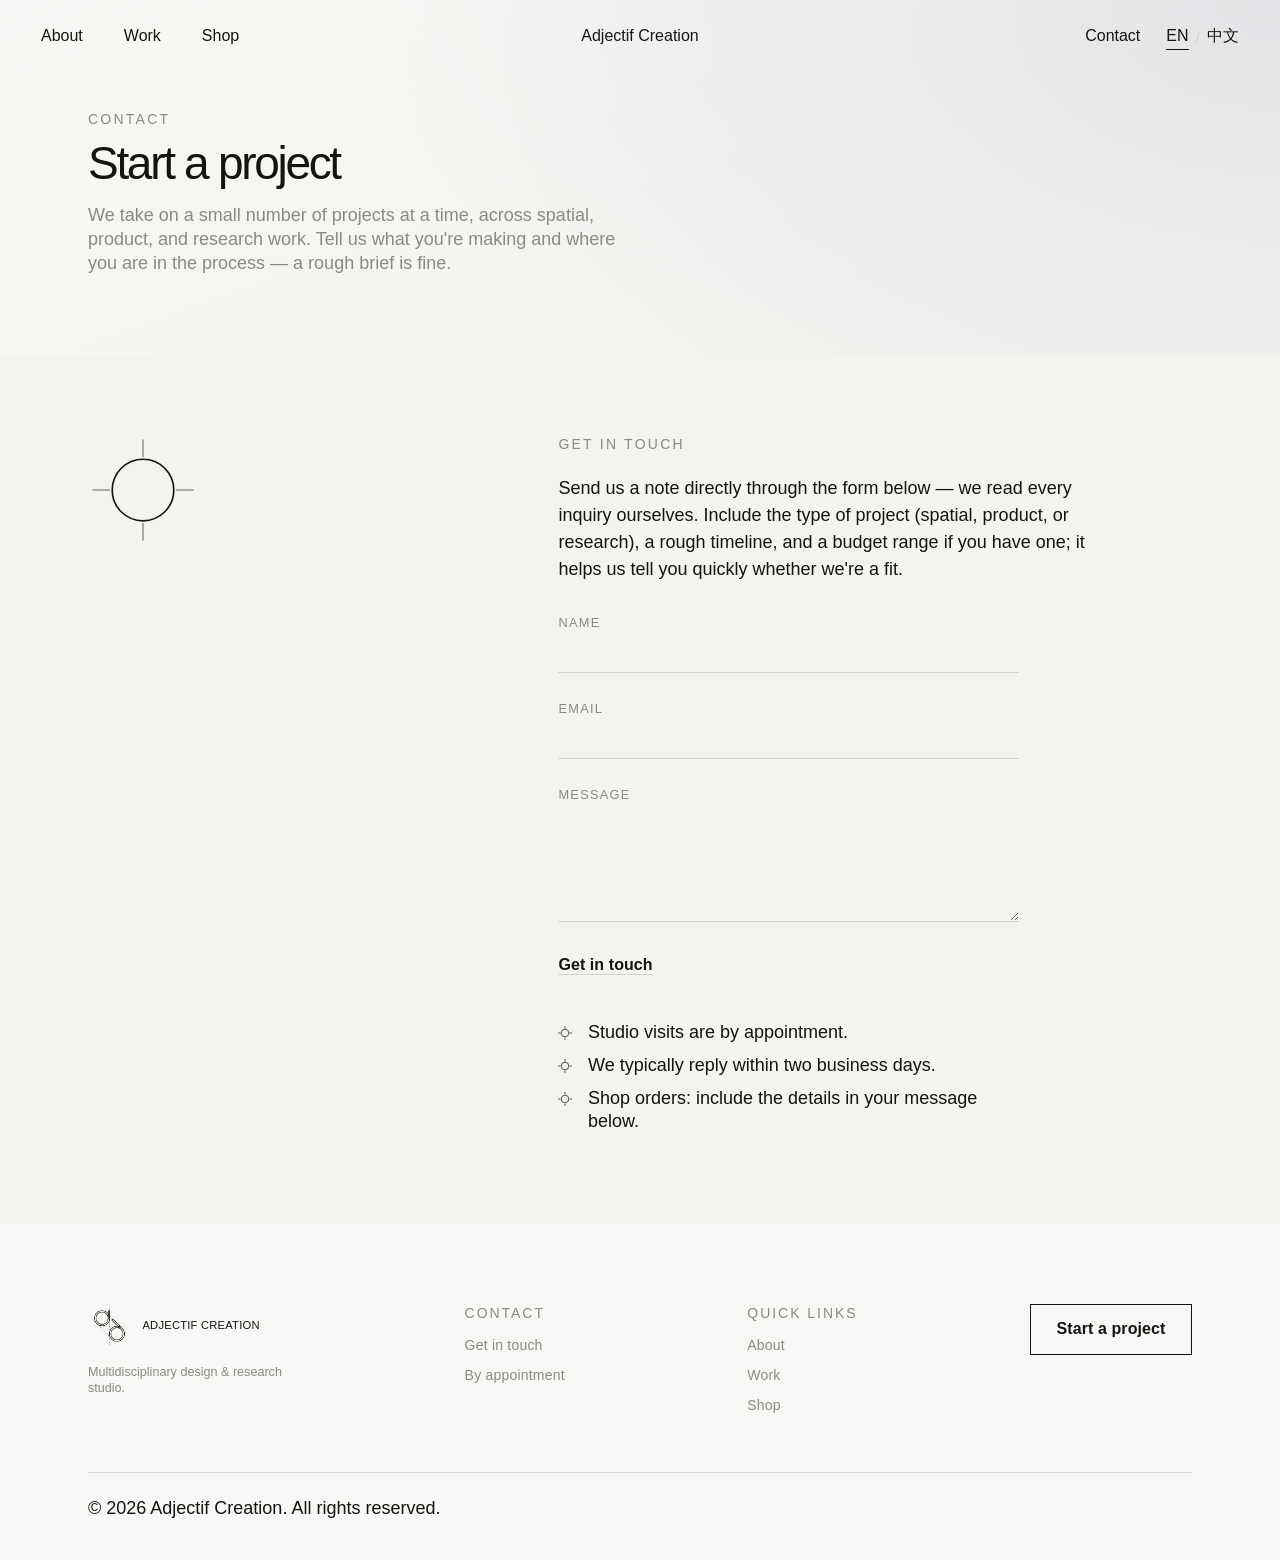
==== commit 34a87b8e: "Replace visible email with a private Formspree contact form Removes hello@adjectifcreation.com and i" ====
--- a/contact.html
+++ b/contact.html
@@ -54,13 +54,38 @@
       </div>
       <div class="statement__text">
         <span class="eyebrow" data-en="Get in touch" data-zh="联系我们">Get in touch</span>
-        <p style="margin-bottom: 2rem;" data-en="Email us directly — we read every inquiry ourselves. Include the type of project (spatial, product, or research), a rough timeline, and a budget range if you have one; it helps us tell you quickly whether we're a fit." data-zh="直接给我们发邮件——每一封询问我们都会亲自阅读。请注明项目类型(空间、产品或研究)、大致的时间安排,以及预算范围(如有);这能帮助我们更快判断是否合适。">Email us directly — we read every inquiry ourselves. Include the type of project (spatial, product, or research), a rough timeline, and a budget range if you have one; it helps us tell you quickly whether we're a fit.</p>
-        <a href="mailto:hello@adjectifcreation.com" class="btn btn--primary">hello@adjectifcreation.com</a>
+        <p style="margin-bottom: 2rem;" data-en="Send us a note directly through the form below — we read every inquiry ourselves. Include the type of project (spatial, product, or research), a rough timeline, and a budget range if you have one; it helps us tell you quickly whether we're a fit." data-zh="通过下方表单直接给我们留言——每一封询问我们都会亲自阅读。请注明项目类型(空间、产品或研究)、大致的时间安排,以及预算范围(如有);这能帮助我们更快判断是否合适。">Send us a note directly through the form below — we read every inquiry ourselves. Include the type of project (spatial, product, or research), a rough timeline, and a budget range if you have one; it helps us tell you quickly whether we're a fit.</p>
+
+        <form class="contact-form" id="contact-form" action="https://formspree.io/f/YOUR_FORM_ID" method="POST" novalidate>
+          <div class="contact-form__field">
+            <label for="cf-name" data-en="Name" data-zh="姓名">Name</label>
+            <input type="text" id="cf-name" name="name" autocomplete="name" required>
+            <span class="contact-form__error" data-en="Please enter your name." data-zh="请填写您的姓名。">Please enter your name.</span>
+          </div>
+
+          <div class="contact-form__field">
+            <label for="cf-email" data-en="Email" data-zh="邮箱">Email</label>
+            <input type="email" id="cf-email" name="email" autocomplete="email" required>
+            <span class="contact-form__error" data-en="Please enter a valid email address." data-zh="请输入有效的邮箱地址。">Please enter a valid email address.</span>
+          </div>
+
+          <div class="contact-form__field">
+            <label for="cf-message" data-en="Message" data-zh="留言">Message</label>
+            <textarea id="cf-message" name="message" rows="5" required></textarea>
+            <span class="contact-form__error" data-en="Please enter a message." data-zh="请填写留言内容。">Please enter a message.</span>
+          </div>
+
+          <button type="submit" class="btn btn--text contact-form__submit" data-en="Get in touch" data-zh="联系我们">Get in touch</button>
+
+          <p class="contact-form__status" role="status" aria-live="polite" hidden></p>
+        </form>
+
+        <p class="contact-form__confirmation" data-en="Thanks — we'll be in touch." data-zh="谢谢——我们会尽快与您联系。" hidden>Thanks — we'll be in touch.</p>
 
         <ul class="list-marks" style="max-width: 46ch; margin-top: 2.75rem;">
           <li data-en="Studio visits are by appointment." data-zh="工作室来访需预约。">Studio visits are by appointment.</li>
           <li data-en="We typically reply within two business days." data-zh="我们通常在两个工作日内回复。">We typically reply within two business days.</li>
-          <li data-en="Shop orders: use the email above rather than this form for order questions." data-zh="商店订单:如有订单相关问题,请使用上方邮箱联系,而非本页表单。">Shop orders: use the email above rather than this form for order questions.</li>
+          <li data-en="Shop orders: include the details in your message below." data-zh="如有商店订单相关问题,请在下方留言中说明详情。">Shop orders: include the details in your message below.</li>
         </ul>
       </div>
     </div>
@@ -81,7 +106,7 @@
 
       <div class="footer-col">
         <span class="small-caps" data-en="Contact" data-zh="联系方式">Contact</span>
-        <a href="mailto:hello@adjectifcreation.com">hello@adjectifcreation.com</a>
+        <a href="contact.html" data-en="Get in touch" data-zh="联系我们">Get in touch</a>
         <p data-en="By appointment" data-zh="预约到访">By appointment</p>
       </div>
 
@@ -104,5 +129,6 @@
 </footer>
 <script src="js/main.js"></script>
 <script src="js/lang-switch.js"></script>
+<script src="js/contact-form.js"></script>
 </body>
 </html>
--- a/css/home-consistent.css
+++ b/css/home-consistent.css
@@ -308,3 +308,101 @@
   padding: 0.35rem 0.75rem;
   pointer-events: none;
 }
+
+/* -------------------------------------------------------------------------
+   Contact form — replaces the old mailto CTA on contact.html so the
+   studio's address never sits in the markup (submission goes through
+   Formspree; see js/contact-form.js). Hairline underlines instead of
+   boxed inputs, no radius/shadow, same type stack as the rest of the
+   page (body/p/label already route through --font-editorial).
+   ------------------------------------------------------------------------- */
+.contact-form {
+  display: flex;
+  flex-direction: column;
+  gap: 1.75rem;
+  max-width: 46ch;
+  margin-top: 0.25rem;
+}
+
+.contact-form[hidden] {
+  display: none;
+}
+
+.contact-form__field {
+  display: flex;
+  flex-direction: column;
+  gap: 0.4rem;
+}
+
+.contact-form__field label {
+  font-size: 0.8rem;
+  letter-spacing: 0.1em;
+  text-transform: uppercase;
+  color: var(--ink-soft);
+}
+
+.contact-form__field input,
+.contact-form__field textarea {
+  width: 100%;
+  border: 0;
+  border-bottom: 1px solid var(--navy-faint);
+  border-radius: 0;
+  background: transparent;
+  padding: 0.5rem 0;
+  font-family: inherit;
+  font-weight: 400;
+  font-size: 1rem;
+  color: var(--ink);
+  resize: vertical;
+  transition: border-color 0.18s ease;
+}
+
+.contact-form__field textarea {
+  min-height: 7rem;
+}
+
+.contact-form__field input:focus,
+.contact-form__field textarea:focus {
+  outline: none;
+  border-bottom-color: var(--navy);
+}
+
+.contact-form__field input::placeholder,
+.contact-form__field textarea::placeholder {
+  color: var(--ink-soft);
+}
+
+.contact-form__error {
+  display: none;
+  font-size: 0.8rem;
+  color: var(--navy);
+}
+
+.contact-form__field.is-invalid input,
+.contact-form__field.is-invalid textarea {
+  border-bottom-color: var(--navy);
+}
+
+.contact-form__field.is-invalid .contact-form__error {
+  display: block;
+}
+
+.contact-form__submit {
+  align-self: flex-start;
+  margin-top: 0.25rem;
+}
+
+.contact-form__submit:disabled {
+  opacity: 0.5;
+  cursor: default;
+}
+
+.contact-form__status {
+  font-size: 0.875rem;
+  color: var(--ink-soft);
+}
+
+.contact-form__confirmation {
+  font-size: 1.2rem;
+  max-width: 46ch;
+}
